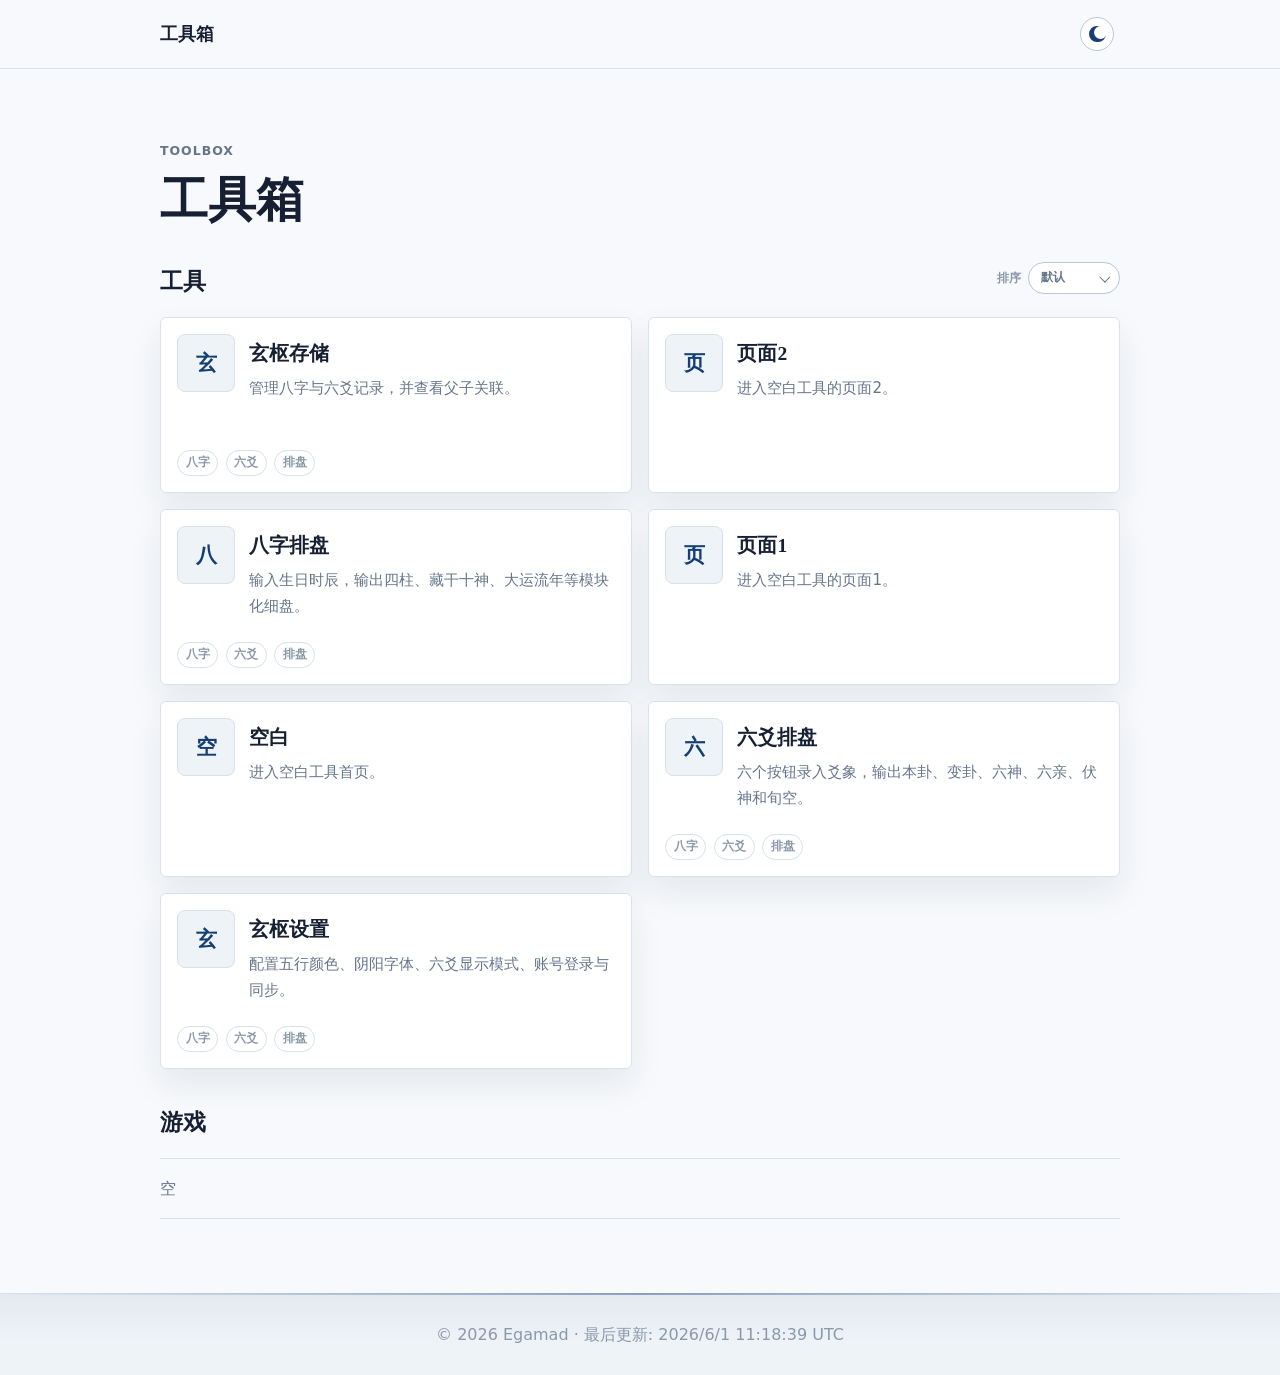
==== tools/index.html @ 99eb7aa3 "Deploy static site from yanph2003/yanph2003-site-source@e42d68d009aa520692b588f45a4c10250c3b71d7" ====
<!DOCTYPE html><html lang="zh-CN" data-layout="simple"> <head><meta charset="UTF-8"><meta name="viewport" content="width=device-width, initial-scale=1.0"><meta name="description" content="Egamad 的网页工具箱。"><meta name="generator" content="Astro v6.4.2"><meta name="site-version" content="e42d68d009aa520692b588f45a4c10250c3b71d7"><link rel="icon" type="image/png" href="/images/favicon.png?v=e42d68d009aa520692b588f45a4c10250c3b71d7"><link rel="apple-touch-icon" href="/images/favicon.png?v=e42d68d009aa520692b588f45a4c10250c3b71d7"><title>工具箱 - Egamad</title><script>(function(){const darkLabel = "切换到深色模式";
const lightLabel = "切换到浅色模式";

      (() => {
        const storageKey = "site-theme";
        const root = document.documentElement;

        const getStoredTheme = () => {
          try {
            return localStorage.getItem(storageKey);
          } catch {
            return null;
          }
        };

        const setStoredTheme = (theme) => {
          try {
            localStorage.setItem(storageKey, theme);
          } catch {}
        };

        const applyTheme = (theme) => {
          const nextTheme = theme === "dark" ? "dark" : "light";
          root.dataset.theme = nextTheme;

          document.querySelectorAll("[data-theme-toggle]").forEach((button) => {
            const isDark = nextTheme === "dark";
            button.setAttribute("aria-pressed", String(isDark));
            button.setAttribute("aria-label", isDark ? lightLabel : darkLabel);
          });
        };

        applyTheme(getStoredTheme() ?? "light");

        const bindThemeToggle = () => {
          applyTheme(getStoredTheme() ?? root.dataset.theme ?? "light");
          document.querySelectorAll("[data-theme-toggle]").forEach((button) => {
            button.addEventListener("click", () => {
              const nextTheme = root.dataset.theme === "dark" ? "light" : "dark";
              setStoredTheme(nextTheme);
              applyTheme(nextTheme);
            });
          });
        };

        if (document.readyState === "loading") {
          document.addEventListener("DOMContentLoaded", bindThemeToggle, { once: true });
        } else {
          bindThemeToggle();
        }
      })();
    })();</script><script>
      (() => {
        const root = document.documentElement;

        const setMenuOpen = (open) => {
          root.dataset.menuOpen = open ? "true" : "false";
          document.body.style.overflow = open ? "hidden" : "";

          document.querySelectorAll("[data-menu-toggle]").forEach((button) => {
            button.setAttribute("aria-expanded", String(open));
          });

          document.querySelectorAll("[data-mobile-menu]").forEach((menu) => {
            menu.setAttribute("aria-hidden", String(!open));
          });

          document.querySelectorAll("[data-menu-backdrop]").forEach((backdrop) => {
            backdrop.hidden = !open;
          });
        };

        const bindMenu = () => {
          setMenuOpen(false);

          document.querySelectorAll("[data-menu-toggle]").forEach((button) => {
            button.addEventListener("click", () => {
              setMenuOpen(root.dataset.menuOpen !== "true");
            });
          });

          document.querySelectorAll("[data-menu-close]").forEach((item) => {
            item.addEventListener("click", () => setMenuOpen(false));
          });

          document.addEventListener("keydown", (event) => {
            if (event.key === "Escape") setMenuOpen(false);
          });
        };

        if (document.readyState === "loading") {
          document.addEventListener("DOMContentLoaded", bindMenu, { once: true });
        } else {
          bindMenu();
        }
      })();
    </script><script>(function(){const siteVersion = "e42d68d009aa520692b588f45a4c10250c3b71d7";

      (() => {
        if (siteVersion === "local-dev") return;

        const versionUrl = `/site-version.json?ts=${Date.now()}`;

        fetch(versionUrl, { cache: "no-store" })
          .then((response) => (response.ok ? response.json() : null))
          .then((data) => {
            const latest = data && data.version;
            if (!latest || latest === siteVersion) return;

            const reloadKey = `site-version-reload:${latest}`;
            if (sessionStorage.getItem(reloadKey)) return;

            sessionStorage.setItem(reloadKey, "1");
            const nextUrl = new URL(window.location.href);
            nextUrl.searchParams.set("v", String(latest).slice(0, 12));
            window.location.replace(nextUrl.toString());
          })
          .catch(() => {});
      })();
    })();</script><script>
      (() => {
        const formatUpdatedTime = () => {
          const browserTimeZone = Intl.DateTimeFormat().resolvedOptions().timeZone;

          document.querySelectorAll("[data-build-timestamp]").forEach((node) => {
            const timestamp = node.getAttribute("data-build-timestamp");
            if (!timestamp) return;

            const date = new Date(timestamp);
            const pageLocale = document.documentElement.lang?.toLowerCase().startsWith("zh") ? "zh-CN" : "en-US";
            const timeZone = browserTimeZone || "Asia/Shanghai";

            try {
              const dateTime = new Intl.DateTimeFormat(pageLocale, {
                timeZone,
                year: "numeric",
                month: pageLocale === "zh-CN" ? "numeric" : "long",
                day: "numeric",
                hour: "2-digit",
                minute: "2-digit",
                second: "2-digit",
                hour12: false,
              }).format(date);
              const zoneName = new Intl.DateTimeFormat("en-US", {
                timeZone,
                timeZoneName: "short",
              }).formatToParts(date).find((part) => part.type === "timeZoneName")?.value;

              node.textContent = zoneName ? `${dateTime} ${zoneName}` : dateTime;
            } catch {}
          });
        };

        if (document.readyState === "loading") {
          document.addEventListener("DOMContentLoaded", formatUpdatedTime, { once: true });
        } else {
          formatUpdatedTime();
        }
      })();
    </script><link rel="stylesheet" href="/_astro/BaseLayout.gi9dx5BN.css"></head> <body> <div class="site-shell"> <header class="site-header"> <nav class="site-nav" aria-label="Primary navigation">  <a class="brand" href="/tools/"> <span>工具箱</span> </a>  <div class="site-controls" aria-label="站点控制">  <button class="theme-toggle" type="button" aria-label="切换深色模式" aria-pressed="false" data-theme-toggle> <span class="theme-icon" aria-hidden="true"></span> </button>  </div> </nav> </header>  <main class="main-content">  <section class="toolbox-page"> <div class="toolbox-hero"> <p class="toolbox-kicker">Toolbox</p> <h1>工具箱</h1>  </div> <div class="toolbox-categories"> <section class="toolbox-category" aria-labelledby="category-tools" data-tool-category> <div class="toolbox-category-head"> <div class="toolbox-category-title"> <h2 id="category-tools">工具</h2>  </div> <div class="tool-sort-control"> <label class="tool-sort-label" for="tool-sort-tools">排序</label> <div class="tool-sort-select-wrap"> <select class="tool-sort-select" id="tool-sort-tools" aria-label="工具排序方式" data-tool-sort-select> <option value="order">默认</option> <option value="title">名称</option> <option value="created">创建时间</option> <option value="updated">修改时间</option> </select> </div> </div> </div> <div class="tool-card-grid" data-tool-card-grid> <a class="tool-card" href="/tools/xuan-shu/" data-tool-card data-order="1" data-title="玄枢存储" data-created-time="1780295400000" data-updated-time="1780311300000"> <div class="tool-card-main"> <div class="tool-card-icon" aria-hidden="true"> <span>玄</span> </div> <div class="tool-card-copy"> <h3>玄枢存储</h3> <p>管理八字与六爻记录，并查看父子关联。</p> </div> </div> <div class="tool-tags" aria-label="标签"> <span>八字</span><span>六爻</span><span>排盘</span> </div> </a><a class="tool-card" href="/tools/blank/page-2/" data-tool-card data-order="1" data-title="页面2" data-created-time="1780152969000" data-updated-time="1780152969000"> <div class="tool-card-main"> <div class="tool-card-icon" aria-hidden="true"> <span>页</span> </div> <div class="tool-card-copy"> <h3>页面2</h3> <p>进入空白工具的页面2。</p> </div> </div>  </a><a class="tool-card" href="/tools/xuan-shu/bazi/" data-tool-card data-order="2" data-title="八字排盘" data-created-time="1780295400000" data-updated-time="1780311300000"> <div class="tool-card-main"> <div class="tool-card-icon" aria-hidden="true"> <span>八</span> </div> <div class="tool-card-copy"> <h3>八字排盘</h3> <p>输入生日时辰，输出四柱、藏干十神、大运流年等模块化细盘。</p> </div> </div> <div class="tool-tags" aria-label="标签"> <span>八字</span><span>六爻</span><span>排盘</span> </div> </a><a class="tool-card" href="/tools/blank/page-1/" data-tool-card data-order="2" data-title="页面1" data-created-time="1780152969000" data-updated-time="1780152969000"> <div class="tool-card-main"> <div class="tool-card-icon" aria-hidden="true"> <span>页</span> </div> <div class="tool-card-copy"> <h3>页面1</h3> <p>进入空白工具的页面1。</p> </div> </div>  </a><a class="tool-card" href="/tools/blank/" data-tool-card data-order="3" data-title="空白" data-created-time="1780152969000" data-updated-time="1780152969000"> <div class="tool-card-main"> <div class="tool-card-icon" aria-hidden="true"> <span>空</span> </div> <div class="tool-card-copy"> <h3>空白</h3> <p>进入空白工具首页。</p> </div> </div>  </a><a class="tool-card" href="/tools/xuan-shu/liuyao/" data-tool-card data-order="3" data-title="六爻排盘" data-created-time="1780295400000" data-updated-time="1780311300000"> <div class="tool-card-main"> <div class="tool-card-icon" aria-hidden="true"> <span>六</span> </div> <div class="tool-card-copy"> <h3>六爻排盘</h3> <p>六个按钮录入爻象，输出本卦、变卦、六神、六亲、伏神和旬空。</p> </div> </div> <div class="tool-tags" aria-label="标签"> <span>八字</span><span>六爻</span><span>排盘</span> </div> </a><a class="tool-card" href="/tools/xuan-shu/settings/" data-tool-card data-order="4" data-title="玄枢设置" data-created-time="1780295400000" data-updated-time="1780311300000"> <div class="tool-card-main"> <div class="tool-card-icon" aria-hidden="true"> <span>玄</span> </div> <div class="tool-card-copy"> <h3>玄枢设置</h3> <p>配置五行颜色、阴阳字体、六爻显示模式、账号登录与同步。</p> </div> </div> <div class="tool-tags" aria-label="标签"> <span>八字</span><span>六爻</span><span>排盘</span> </div> </a> </div> </section><section class="toolbox-category" aria-labelledby="category-games" data-tool-category> <div class="toolbox-category-head"> <div class="toolbox-category-title"> <h2 id="category-games">游戏</h2>  </div>  </div> <p class="toolbox-empty">空</p> </section> </div> </section> <script>
    (() => {
      const compareTitles = (first, second) =>
        first.localeCompare(second, "zh-CN", {
          numeric: true,
          sensitivity: "base",
        });

      document.querySelectorAll("[data-tool-category]").forEach((category) => {
        const grid = category.querySelector("[data-tool-card-grid]");
        const select = category.querySelector("[data-tool-sort-select]");

        if (!(select instanceof HTMLSelectElement)) return;

        const getCards = () => Array.from(grid?.querySelectorAll("[data-tool-card]") ?? []);

        const sortCards = (mode) => {
          if (!grid) return;

          const cards = getCards();
          if (cards.length < 2) return;

          const firstPositions = new Map(cards.map((card) => [card, card.getBoundingClientRect()]));
          const sortedCards = [...cards].sort((first, second) => {
            const firstTitle = first.dataset.title ?? "";
            const secondTitle = second.dataset.title ?? "";
            const firstOrder = Number(first.dataset.order ?? 0);
            const secondOrder = Number(second.dataset.order ?? 0);

            if (mode === "title") {
              const titleResult = compareTitles(firstTitle, secondTitle);
              if (titleResult !== 0) return titleResult;
            }

            if (mode === "created" || mode === "updated") {
              const key = mode === "created" ? "createdTime" : "updatedTime";
              const firstTime = Number(first.dataset[key] ?? 0);
              const secondTime = Number(second.dataset[key] ?? 0);
              const timeResult = firstTime - secondTime;
              if (timeResult !== 0) return timeResult;
            }

            const orderResult = firstOrder - secondOrder;
            if (orderResult !== 0) return orderResult;

            return compareTitles(firstTitle, secondTitle);
          });

          sortedCards.forEach((card) => grid.appendChild(card));

          if (window.matchMedia("(prefers-reduced-motion: reduce)").matches) return;

          sortedCards.forEach((card) => {
            const first = firstPositions.get(card);
            if (!first) return;

            const last = card.getBoundingClientRect();
            const deltaX = first.left - last.left;
            const deltaY = first.top - last.top;

            if (deltaX === 0 && deltaY === 0) return;

            card.animate(
              [
                {
                  transform: `translate(${deltaX}px, ${deltaY}px)`,
                  opacity: 0.92,
                },
                {
                  transform: "translate(0, 0)",
                  opacity: 1,
                },
              ],
              {
                duration: 280,
                easing: "cubic-bezier(0.2, 0, 0, 1)",
              },
            );
          });
        };

        select.addEventListener("change", () => {
          sortCards(select.value);
        });
      });
    })();
  </script>  </main> <footer class="site-footer site-footer-meta-only"> <div class="site-footer-inner">  <p class="footer-meta">
© 2026 Egamad · 最后更新: <span data-build-timestamp="2026-06-01T11:18:39.586Z">2026/6/1 19:18:39 GMT+8</span> </p> </div> </footer> </div> </body></html>
---- _astro/BaseLayout.gi9dx5BN.css ----
:root{color-scheme:light;--ink: #172033;--text: #2e3a4d;--muted: #66758a;--light: #8b98aa;--paper: #f7f9fc;--surface: #ffffff;--surface-soft: #eef3f8;--line: #d8e0ea;--line-strong: #b9c7d8;--blue-ink: #102a43;--blue: #153e75;--blue-soft: #1d4e89;--blue-rgb: 21, 62, 117;--accent: #8a6f2a;--button-ink: #ffffff;--header-bg: rgba(247, 249, 252, .92);--header-border: rgba(216, 224, 234, .92);--control-bg: var(--surface);--control-bg-hover: var(--surface-soft);--shadow: 0 16px 34px rgba(16, 42, 67, .08);--max-width: 960px;--header-height: 68px}:root[data-theme=dark]{color-scheme:dark;--ink: #e7edf7;--text: #c8d4e5;--muted: #9cafc5;--light: #8296ad;--paper: #061524;--surface: #0d2034;--surface-soft: #112a45;--line: #233c58;--line-strong: #365775;--blue-ink: #dcecff;--blue: #8fb9e8;--blue-soft: #b7d4f2;--blue-rgb: 143, 185, 232;--accent: #c2a85f;--button-ink: #061524;--header-bg: rgba(6, 21, 36, .92);--header-border: rgba(55, 87, 117, .6);--control-bg: var(--surface);--control-bg-hover: var(--surface-soft);--shadow: 0 18px 40px rgba(0, 0, 0, .28)}*{box-sizing:border-box}html{scroll-behavior:smooth;overflow-x:clip}body{margin:0;font-family:"Source Sans 3",Segoe UI,ui-sans-serif,system-ui,-apple-system,BlinkMacSystemFont,sans-serif;color:var(--text);background:var(--paper);line-height:1.7;overflow-x:clip;-webkit-font-smoothing:antialiased}a{color:var(--blue);text-decoration:none}a:hover{color:var(--blue-soft)}a:focus-visible,button:focus-visible{outline:3px solid rgba(var(--blue-rgb),.24);outline-offset:3px}img{display:block;max-width:100%}button,textarea{font:inherit}h1,h2,h3,p{margin-top:0}h1,h2,h3{color:var(--ink);font-family:Georgia,Times New Roman,"Noto Serif SC",serif;font-weight:600;letter-spacing:0}.site-shell{min-height:100vh;display:flex;flex-direction:column}.site-header{position:fixed;top:0;right:0;left:0;max-width:100vw;overflow:hidden;z-index:20;border-bottom:1px solid var(--header-border);background:var(--header-bg);backdrop-filter:blur(12px)}.site-nav{width:min(var(--max-width),calc(100% - 32px));min-height:var(--header-height);margin:0 auto;display:flex;align-items:center;justify-content:space-between;gap:1.2rem;overflow:visible}.brand{display:inline-flex;align-items:center;color:var(--ink);font-family:Georgia,Times New Roman,"Noto Serif SC",serif;font-size:1.12rem;font-weight:600;white-space:nowrap}.brand:hover{color:var(--blue)}.nav-links{flex:1 1 auto;min-width:0;display:flex;align-items:center;justify-content:flex-end;gap:1.2rem;overflow-x:auto;scrollbar-width:none}.nav-links::-webkit-scrollbar{display:none}.nav-links a{position:relative;color:var(--muted);font-size:.9rem;font-weight:600;white-space:nowrap}.nav-links a:after{content:"";position:absolute;right:0;bottom:-4px;left:0;height:1px;background:var(--blue);transform:scaleX(0);transform-origin:left;transition:transform .16s ease}.nav-links a:hover,.nav-links a:focus-visible{color:var(--blue)}.nav-links a:hover:after,.nav-links a:focus-visible:after{transform:scaleX(1)}.site-controls{flex:0 0 auto;box-sizing:border-box;width:max-content;display:flex;align-items:center;gap:.5rem;padding:.35rem;border:0;border-radius:999px;background:transparent}.menu-toggle,.mobile-menu,.mobile-menu-backdrop{display:none}.nav-action,.theme-toggle{width:34px;height:34px;display:inline-flex;align-items:center;justify-content:center;padding:0;border:1px solid var(--line-strong);border-radius:999px;background:var(--control-bg);color:var(--blue);font-size:.82rem;font-weight:750;line-height:1}.theme-toggle{cursor:pointer}.nav-action{font-family:"Source Sans 3",Segoe UI,ui-sans-serif,system-ui,-apple-system,BlinkMacSystemFont,sans-serif}.toolbox-action{width:34px;border-radius:8px}.toolbox-action svg{width:19px;height:19px;display:block;fill:none;stroke:currentColor;stroke-width:1.85;stroke-linecap:round;stroke-linejoin:round}.nav-action:hover,.theme-toggle:hover{border-color:var(--blue);background:var(--control-bg-hover);color:var(--blue-soft)}.theme-icon{position:relative;width:1.06rem;height:1.06rem;display:block;border:2px solid currentColor;border-radius:999px;background:currentColor}.theme-icon:after{content:"";position:absolute;top:-.08rem;right:-.18rem;width:.82rem;height:.82rem;border-radius:999px;background:var(--control-bg)}.theme-toggle:hover .theme-icon:after{background:var(--control-bg-hover)}:root[data-theme=dark] .theme-icon{background:transparent}:root[data-theme=dark] .theme-icon:after{display:none}.main-content{flex:1 0 auto;padding-top:var(--header-height)}.hero-profile,.paper-body,.timeline-copy,.markdown-body{min-width:0;overflow-wrap:anywhere}.academic-hero,.academic-section,.toolbox-page{width:min(var(--max-width),calc(100% - 32px));margin:0 auto}.academic-hero{display:grid;grid-template-columns:260px minmax(0,1fr);gap:3.5rem;align-items:start;padding:5rem 0 2.7rem;scroll-margin-top:calc(var(--header-height) + 16px)}.portrait-frame{position:relative;isolation:isolate}.portrait-frame:after{content:"";position:absolute;inset:10px -10px -10px 10px;z-index:-1;border:1.5px solid rgba(var(--blue-rgb),.35);border-radius:6px}.portrait-frame img{width:100%;aspect-ratio:3 / 4;object-fit:cover;border:1px solid var(--line-strong);border-radius:6px;background:var(--surface-soft)}.hero-profile{max-width:100%;padding-top:.25rem}.hero-location{margin-bottom:.45rem;color:var(--light);font-size:.86rem;font-weight:700;letter-spacing:.04em;text-transform:uppercase}.hero-profile h1{margin-bottom:.2rem;font-size:clamp(2.45rem,6vw,3.45rem);line-height:1.08}.hero-name-cn{margin-bottom:.55rem;color:var(--muted);font-family:Georgia,Times New Roman,"Noto Serif SC",serif;font-size:1.35rem}.hero-name-cn.reading-only{margin-bottom:.75rem}.name-reading{display:block;margin-top:.2rem;color:var(--light);font-family:"Source Sans 3",Segoe UI,ui-sans-serif,system-ui,-apple-system,BlinkMacSystemFont,sans-serif;font-size:.88rem;font-weight:600}.reading-only .name-reading{margin-top:0;font-size:1rem}.hero-affiliation{margin-bottom:.1rem;color:var(--blue);font-weight:700}.hero-title{margin-bottom:.75rem;color:var(--muted);font-size:.98rem}.hero-bio{width:100%;max-width:660px}.hero-email{display:flex;flex-wrap:wrap;gap:.5rem .65rem;align-items:center;margin-bottom:1.35rem}.hero-email>span{color:var(--muted);font-size:.9rem;font-weight:750}.email-copy{min-width:0;display:inline-flex;flex-wrap:wrap;align-items:baseline;gap:.55rem;padding:0;border:0;background:transparent;color:var(--blue);cursor:pointer;text-align:left}.email-copy:hover .email-text,.email-copy:focus-visible .email-text{color:var(--blue-soft);text-decoration:underline;text-underline-offset:3px}.email-text{overflow-wrap:anywhere;font-size:1rem;font-weight:750}.copy-status{flex:0 0 auto;color:var(--light);font-size:.82rem;font-weight:700}.profile-actions{display:flex;flex-wrap:wrap;gap:.75rem;align-items:center;margin-top:1.35rem}.button{min-height:40px;display:inline-flex;align-items:center;justify-content:center;gap:8px;padding:0 14px;border:1.5px solid var(--blue);border-radius:5px;background:var(--blue);color:var(--button-ink);font-size:.9rem;font-weight:700}.button.secondary{background:transparent;color:var(--blue)}.button:hover{border-color:var(--blue-soft);background:var(--blue-soft);color:var(--button-ink)}.button.secondary:hover{background:rgba(var(--blue-rgb),.1);color:var(--blue)}.page-divider{width:min(var(--max-width),calc(100% - 32px));height:1px;margin:0 auto;background:var(--line)}.academic-section{padding:2.45rem 0;scroll-margin-top:calc(var(--header-height) + 16px)}.section-title{display:inline-block;margin-bottom:.55rem;font-size:clamp(1.65rem,3vw,2rem);line-height:1.2}.section-title:after{content:"";display:block;width:42px;height:2px;margin-top:.35rem;border-radius:2px;background:var(--blue)}.section-subtitle{max-width:680px;margin-bottom:1.45rem;color:var(--muted);font-size:.96rem}.paper-list,.timeline-list{display:grid;gap:1.7rem}.paper-item{display:grid;grid-template-columns:150px minmax(0,1fr);gap:1.4rem}.timeline-entry{--timeline-time-column: 150px;display:grid;grid-template-columns:var(--timeline-time-column) minmax(0,1fr);gap:1.4rem}html[lang=zh-CN] .timeline-entry{--timeline-time-column: 205px}.paper-meta,.timeline-time{color:var(--light);font-size:.82rem;font-weight:700;font-variant-numeric:tabular-nums}.timeline-time{white-space:nowrap}.paper-meta{display:flex;flex-direction:column;gap:.35rem}.paper-body,.timeline-copy{padding-left:1.2rem;border-left:2px solid var(--line-strong)}.paper-body h3,.timeline-copy h3{margin-bottom:.25rem;font-size:1.14rem;line-height:1.38}.paper-advisor,.paper-status{margin-bottom:.35rem;color:var(--muted);font-size:.9rem}.paper-status{color:var(--blue);font-weight:700}.paper-links{display:flex;flex-wrap:wrap;gap:.6rem;margin-top:.75rem}.paper-links a{padding:.18rem .55rem;border:1px solid var(--line-strong);border-radius:4px;color:var(--blue);font-size:.82rem;font-weight:700}.paper-links a:hover{border-color:var(--blue);background:var(--surface-soft)}.toolbox-page{padding:4.5rem 0 3rem}.toolbox-hero{margin-bottom:2.2rem}.toolbox-kicker{color:var(--accent);font-size:.78rem;font-weight:800;letter-spacing:.08em;text-transform:uppercase}.toolbox-hero h1{margin-bottom:.45rem;font-size:clamp(2.1rem,5vw,3rem);line-height:1.1}.toolbox-hero p{max-width:680px;color:var(--muted)}.toolbox-categories{display:grid;gap:2.1rem}.toolbox-category{display:grid;gap:1rem}.toolbox-category-head h2{margin-bottom:.15rem;font-size:1.45rem}.toolbox-category-head{display:flex;align-items:flex-start;justify-content:space-between;gap:1rem}.toolbox-category-title{min-width:0}.toolbox-category-head h2:last-child{margin-bottom:0}.toolbox-category-head p,.toolbox-empty{margin-bottom:0;color:var(--muted)}.toolbox-empty{padding:1rem 0;border-top:1px solid var(--line);border-bottom:1px solid var(--line)}.tool-sort-control{flex:0 0 auto;display:inline-flex;align-items:center;gap:.45rem;color:var(--light);font-size:.78rem;font-weight:750}.tool-sort-label{white-space:nowrap}.tool-sort-select-wrap{position:relative;min-width:92px;border-radius:999px}.tool-sort-select-wrap:after{content:"";position:absolute;top:50%;right:.72rem;width:.42rem;height:.42rem;border-right:1.5px solid currentColor;border-bottom:1.5px solid currentColor;color:var(--muted);pointer-events:none;transform:translateY(-64%) rotate(45deg)}.tool-sort-select{width:100%;min-height:32px;padding:0 1.85rem 0 .78rem;border:1px solid var(--line-strong);border-radius:999px;background:var(--surface);color:var(--muted);appearance:none;cursor:pointer;font-size:.78rem;font-weight:800;line-height:1}.tool-sort-select:hover,.tool-sort-select:focus-visible{border-color:var(--blue);background:var(--surface-soft);color:var(--blue)}.tool-card-grid{display:grid;grid-template-columns:repeat(2,minmax(0,1fr));gap:1rem}.tool-card{min-height:176px;display:flex;flex-direction:column;justify-content:space-between;gap:1rem;padding:1rem;border:1px solid var(--line);border-radius:6px;background:var(--surface);box-shadow:var(--shadow);color:var(--text);transition:transform .16s ease;will-change:transform}.tool-card-main{min-width:0;display:grid;grid-template-columns:58px minmax(0,1fr);gap:.9rem;align-items:start}.tool-card-icon{width:58px;aspect-ratio:1;display:inline-flex;align-items:center;justify-content:center;overflow:hidden;border:1px solid var(--line);border-radius:8px;background:var(--surface-soft);color:var(--blue)}.tool-card-icon img{width:100%;height:100%;object-fit:contain;padding:.45rem}.tool-card-icon span{font-family:Georgia,Times New Roman,"Noto Serif SC",serif;font-size:1.3rem;font-weight:700}.tool-card-copy{min-width:0}.tool-card:hover,.tool-card:focus-visible{border-color:var(--blue);color:var(--text);transform:translateY(-1px)}.tool-card h3{margin:.2rem 0 .35rem;font-size:1.22rem}.tool-card p{margin-bottom:0;color:var(--muted);font-size:.94rem}.tool-tags{display:flex;flex-wrap:wrap;gap:.45rem}.tool-tags span{padding:.12rem .48rem;border:1px solid var(--line);border-radius:999px;color:var(--light);font-size:.76rem;font-weight:700}.timeline-copy h3{margin-bottom:.15rem}.timeline-program,.timeline-location{margin-bottom:.2rem;color:var(--blue);font-size:.93rem;font-weight:700}.timeline-location{color:var(--muted);font-weight:600}.markdown-body p{margin-bottom:.85rem}.markdown-body p:last-child,.markdown-body ul:last-child{margin-bottom:0}.markdown-body strong{color:var(--ink);font-weight:750}.markdown-body ul{margin:.7rem 0 .1rem;padding-left:1.1rem}.markdown-body li{margin:.3rem 0}.markdown-body code{padding:.05rem .25rem;border-radius:3px;background:var(--surface-soft);color:var(--blue-ink);font-size:.9em}.site-footer{flex-shrink:0;position:relative;margin-top:1.6rem;border-top:1px solid var(--line);background:linear-gradient(180deg,rgba(var(--blue-rgb),.055),transparent 58%),var(--surface-soft)}.site-footer:before{content:"";position:absolute;top:-1px;right:0;left:0;height:2px;background:linear-gradient(90deg,transparent,rgba(var(--blue-rgb),.42),transparent)}.site-footer-inner{width:min(var(--max-width),calc(100% - 32px));margin:0 auto;display:flex;align-items:center;justify-content:space-between;gap:2rem;padding:1.7rem 0}.footer-identity p,.footer-meta{margin:0}.footer-identity{min-width:0;max-width:100%}.footer-identity p{overflow-wrap:anywhere}.footer-line{display:flex;flex-wrap:wrap;gap:0 .35rem}.footer-line>*{min-width:0}.footer-line span{overflow-wrap:anywhere}.footer-identity p+p{margin-top:.35rem}.footer-identity strong{color:var(--ink)}.footer-identity p:first-child{color:var(--text)}.footer-identity p:last-child{color:var(--muted)}.footer-meta{flex:0 0 auto;color:var(--light);text-align:right;white-space:nowrap}.site-footer-meta-only .site-footer-inner{justify-content:center}.site-footer-meta-only .footer-meta{margin-right:auto;margin-left:auto;text-align:center}@media(max-width:700px),(max-width:760px)and (max-aspect-ratio:4 / 5){html[lang=en]{--header-height: 52px}html[lang=en] .site-nav{position:relative;width:min(var(--max-width),calc(100vw - 24px));display:grid;grid-template-columns:42px minmax(0,1fr) max-content;align-items:center;gap:.5rem;min-height:var(--header-height)}html[lang=en] .brand,html[lang=en] .nav-links{display:none}html[lang=en] .menu-toggle{grid-column:1;justify-self:start;width:42px;height:36px;display:inline-flex;flex-direction:column;align-items:center;justify-content:center;gap:4px;padding:0;border:0;border-radius:9px;background:transparent;color:var(--blue);cursor:pointer}html[lang=en] .menu-toggle:hover,html[lang=en] .menu-toggle:focus-visible{background:var(--control-bg-hover)}html[lang=en] .menu-toggle span{width:18px;height:2px;border-radius:999px;background:currentColor}html[lang=en] .site-controls{position:absolute;top:50%;right:0;transform:translateY(-50%);max-width:calc(100vw - 86px);padding:.24rem;gap:.28rem;overflow:visible}html[lang=en] .nav-action,html[lang=en] .theme-toggle{width:31px;height:31px}html[lang=en] .toolbox-action{width:31px;border-radius:7px}html[lang=en][data-layout=simple] .site-nav{grid-template-columns:minmax(0,1fr) max-content}html[lang=en][data-layout=simple] .brand{grid-column:1;display:inline-flex;min-width:0;overflow:hidden;text-overflow:ellipsis}html[lang=en][data-layout=simple] .site-controls{grid-column:2;justify-self:end;position:static;transform:none}html[lang=en] .mobile-menu-backdrop{position:fixed;inset:0;z-index:40;display:block;border:0;background:#0615245c;backdrop-filter:blur(2px)}html[lang=en] .mobile-menu-backdrop[hidden]{display:none}html[lang=en] .mobile-menu{position:fixed;top:0;bottom:0;left:0;z-index:41;width:min(300px,calc(100vw - 48px));display:block;padding:1.1rem;border-right:1px solid var(--header-border);background:var(--surface);transform:translate(-104%);transition:transform .18s ease}html[lang=en][data-menu-open=true] .mobile-menu{transform:translate(0)}html[lang=en] .mobile-menu-head{display:flex;align-items:center;justify-content:space-between;gap:1rem;padding-bottom:1rem;border-bottom:1px solid var(--line);color:var(--ink);font-family:Georgia,Times New Roman,"Noto Serif SC",serif;font-size:1.06rem;font-weight:600}html[lang=en] .menu-close{width:34px;height:34px;position:relative;display:inline-flex;border:1px solid var(--line-strong);border-radius:999px;background:var(--control-bg);color:var(--blue);cursor:pointer}html[lang=en] .menu-close span{position:absolute;top:50%;left:50%;width:15px;height:2px;border-radius:999px;background:currentColor}html[lang=en] .menu-close span:first-child{transform:translate(-50%,-50%) rotate(45deg)}html[lang=en] .menu-close span:last-child{transform:translate(-50%,-50%) rotate(-45deg)}html[lang=en] .mobile-menu-links{display:grid;gap:.35rem;padding-top:1rem}html[lang=en] .mobile-menu-links a{display:block;padding:.72rem .25rem;border-bottom:1px solid var(--line);color:var(--text);font-size:.98rem;font-weight:700}}@media(max-width:520px),(max-width:580px)and (max-aspect-ratio:3 / 4){html[lang=zh-CN]{--header-height: 52px}html[lang=zh-CN] .site-nav{position:relative;width:min(var(--max-width),calc(100vw - 24px));display:grid;grid-template-columns:42px minmax(0,1fr) max-content;align-items:center;gap:.5rem;min-height:var(--header-height)}html[lang=zh-CN] .brand,html[lang=zh-CN] .nav-links{display:none}html[lang=zh-CN] .menu-toggle{grid-column:1;justify-self:start;width:42px;height:36px;display:inline-flex;flex-direction:column;align-items:center;justify-content:center;gap:4px;padding:0;border:0;border-radius:9px;background:transparent;color:var(--blue);cursor:pointer}html[lang=zh-CN] .menu-toggle:hover,html[lang=zh-CN] .menu-toggle:focus-visible{background:var(--control-bg-hover)}html[lang=zh-CN] .menu-toggle span{width:18px;height:2px;border-radius:999px;background:currentColor}html[lang=zh-CN] .site-controls{position:absolute;top:50%;right:0;transform:translateY(-50%);max-width:calc(100vw - 86px);padding:.24rem;gap:.28rem;overflow:visible}html[lang=zh-CN] .nav-action,html[lang=zh-CN] .theme-toggle{width:31px;height:31px}html[lang=zh-CN] .toolbox-action{width:31px;border-radius:7px}html[lang=zh-CN][data-layout=simple] .site-nav{grid-template-columns:minmax(0,1fr) max-content}html[lang=zh-CN][data-layout=simple] .brand{grid-column:1;display:inline-flex;min-width:0;overflow:hidden;text-overflow:ellipsis}html[lang=zh-CN][data-layout=simple] .site-controls{grid-column:2;justify-self:end;position:static;transform:none}html[lang=zh-CN] .mobile-menu-backdrop{position:fixed;inset:0;z-index:40;display:block;border:0;background:#0615245c;backdrop-filter:blur(2px)}html[lang=zh-CN] .mobile-menu-backdrop[hidden]{display:none}html[lang=zh-CN] .mobile-menu{position:fixed;top:0;bottom:0;left:0;z-index:41;width:min(300px,calc(100vw - 48px));display:block;padding:1.1rem;border-right:1px solid var(--header-border);background:var(--surface);transform:translate(-104%);transition:transform .18s ease}html[lang=zh-CN][data-menu-open=true] .mobile-menu{transform:translate(0)}html[lang=zh-CN] .mobile-menu-head{display:flex;align-items:center;justify-content:space-between;gap:1rem;padding-bottom:1rem;border-bottom:1px solid var(--line);color:var(--ink);font-family:Georgia,Times New Roman,"Noto Serif SC",serif;font-size:1.06rem;font-weight:600}html[lang=zh-CN] .menu-close{width:34px;height:34px;position:relative;display:inline-flex;border:1px solid var(--line-strong);border-radius:999px;background:var(--control-bg);color:var(--blue);cursor:pointer}html[lang=zh-CN] .menu-close span{position:absolute;top:50%;left:50%;width:15px;height:2px;border-radius:999px;background:currentColor}html[lang=zh-CN] .menu-close span:first-child{transform:translate(-50%,-50%) rotate(45deg)}html[lang=zh-CN] .menu-close span:last-child{transform:translate(-50%,-50%) rotate(-45deg)}html[lang=zh-CN] .mobile-menu-links{display:grid;gap:.35rem;padding-top:1rem}html[lang=zh-CN] .mobile-menu-links a{display:block;padding:.72rem .25rem;border-bottom:1px solid var(--line);color:var(--text);font-size:.98rem;font-weight:700}}@media(max-width:820px){.site-header{position:sticky}.main-content{padding-top:0}.academic-hero{grid-template-columns:1fr;gap:2rem;justify-items:center;padding:3rem 0 2.2rem}.toolbox-page{padding:3rem 0 2.4rem}.tool-card-grid{grid-template-columns:1fr}.toolbox-category-head{align-items:flex-start;flex-direction:column}.portrait-frame{width:min(260px,calc(100vw - 52px));margin:0 auto}.hero-profile{width:100%;text-align:center}.hero-affiliation,.hero-title,.hero-name-cn{margin-right:auto;margin-left:auto}.hero-bio{margin-right:auto;margin-left:auto;text-align:left}.profile-actions,.hero-email{justify-content:center}.paper-item,.timeline-entry{grid-template-columns:1fr}.timeline-time{white-space:normal}.paper-body,.timeline-copy{padding-left:1rem}}@media(max-width:540px){.academic-hero,.academic-section{width:min(var(--max-width),calc(100% - 28px))}.academic-hero{padding-top:2.1rem}.hero-profile h1{overflow-wrap:break-word;font-size:clamp(1.85rem,9.4vw,2.25rem)}.hero-email{align-items:center;flex-direction:column;gap:.2rem}.hero-bio{width:min(100%,300px)}.email-copy{max-width:100%;align-items:center;flex-direction:column;gap:.08rem;justify-content:center;text-align:center}.email-text{max-width:100%}.profile-actions{align-items:center;flex-direction:row}.button{width:auto}.copy-status{display:block}}@media(max-width:720px){.site-footer-inner{align-items:flex-start;flex-direction:column;gap:.7rem}.footer-meta{text-align:left;white-space:normal}.footer-line{display:grid;gap:.18rem}.footer-separator{display:none}.site-footer-meta-only .site-footer-inner{align-items:center}.site-footer-meta-only .footer-meta{width:100%;text-align:center}}
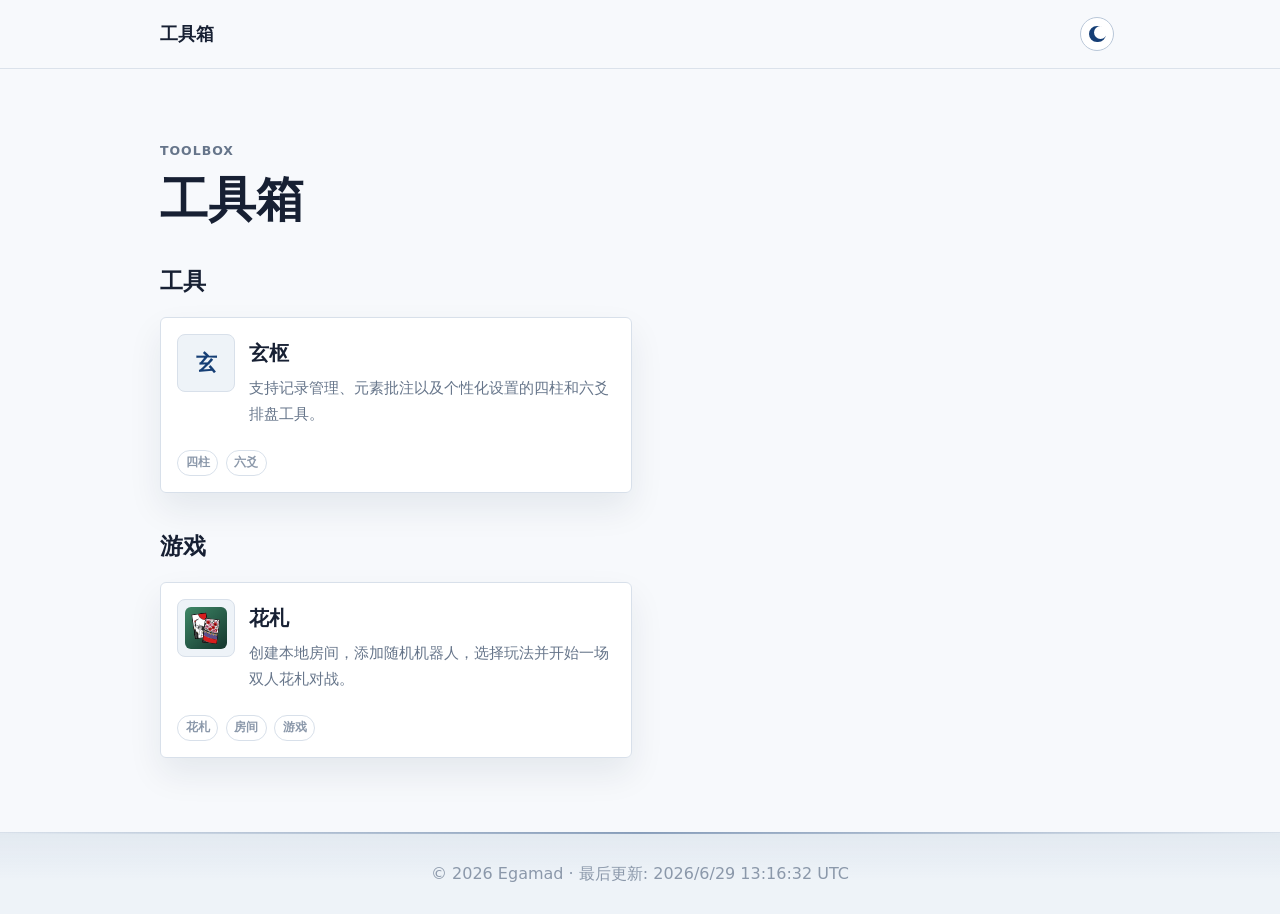
==== commit 42631a59: "Deploy static site from yanph2003/yanph2003-site-source@12054834e69eca83f6e524bc5af99f239e51ce1f" ====
--- a/tools/index.html
+++ b/tools/index.html
@@ -1,4 +1,23 @@
-<!DOCTYPE html><html lang="zh-CN" data-layout="simple"> <head><meta charset="UTF-8"><meta name="viewport" content="width=device-width, initial-scale=1.0"><meta name="description" content="Egamad 的网页工具箱。"><meta name="generator" content="Astro v6.4.2"><meta name="site-version" content="e42d68d009aa520692b588f45a4c10250c3b71d7"><link rel="icon" type="image/png" href="/images/favicon.png?v=e42d68d009aa520692b588f45a4c10250c3b71d7"><link rel="apple-touch-icon" href="/images/favicon.png?v=e42d68d009aa520692b588f45a4c10250c3b71d7"><title>工具箱 - Egamad</title><script>(function(){const darkLabel = "切换到深色模式";
+<!DOCTYPE html><html lang="zh-CN" data-layout="simple"> <head><meta charset="UTF-8"><meta name="viewport" content="width=device-width, initial-scale=1.0"><meta name="description" content="Egamad 的网页工具箱。"><meta name="generator" content="Astro v6.4.2"><meta name="site-version" content="12054834e69eca83f6e524bc5af99f239e51ce1f"><link rel="icon" type="image/png" href="/images/favicon.png?v=12054834e69eca83f6e524bc5af99f239e51ce1f"><link rel="apple-touch-icon" href="/images/favicon.png?v=12054834e69eca83f6e524bc5af99f239e51ce1f"><title>工具箱 - Egamad</title><script>
+      (() => {
+        const root = document.documentElement;
+        root.dataset.headerBooting = "true";
+
+        const clearHeaderBooting = () => {
+          window.requestAnimationFrame(() => {
+            window.requestAnimationFrame(() => {
+              delete root.dataset.headerBooting;
+            });
+          });
+        };
+
+        if (document.readyState === "loading") {
+          document.addEventListener("DOMContentLoaded", clearHeaderBooting, { once: true });
+        } else {
+          clearHeaderBooting();
+        }
+      })();
+    </script><script>(function(){const darkLabel = "切换到深色模式";
 const lightLabel = "切换到浅色模式";
 
       (() => {
@@ -19,15 +38,36 @@
           } catch {}
         };
 
-        const applyTheme = (theme) => {
+        let themeTransitionReset = 0;
+
+        const withoutThemeTransition = (callback) => {
+          root.dataset.themeChanging = "true";
+          callback();
+          window.cancelAnimationFrame(themeTransitionReset);
+          themeTransitionReset = window.requestAnimationFrame(() => {
+            themeTransitionReset = window.requestAnimationFrame(() => {
+              delete root.dataset.themeChanging;
+            });
+          });
+        };
+
+        const applyTheme = (theme, options = {}) => {
           const nextTheme = theme === "dark" ? "dark" : "light";
-          root.dataset.theme = nextTheme;
-
-          document.querySelectorAll("[data-theme-toggle]").forEach((button) => {
-            const isDark = nextTheme === "dark";
-            button.setAttribute("aria-pressed", String(isDark));
-            button.setAttribute("aria-label", isDark ? lightLabel : darkLabel);
-          });
+          const commitTheme = () => {
+            root.dataset.theme = nextTheme;
+
+            document.querySelectorAll("[data-theme-toggle]").forEach((button) => {
+              const isDark = nextTheme === "dark";
+              button.setAttribute("aria-pressed", String(isDark));
+              button.setAttribute("aria-label", isDark ? lightLabel : darkLabel);
+            });
+          };
+
+          if (options.instant) {
+            withoutThemeTransition(commitTheme);
+          } else {
+            commitTheme();
+          }
         };
 
         applyTheme(getStoredTheme() ?? "light");
@@ -38,7 +78,7 @@
             button.addEventListener("click", () => {
               const nextTheme = root.dataset.theme === "dark" ? "light" : "dark";
               setStoredTheme(nextTheme);
-              applyTheme(nextTheme);
+              applyTheme(nextTheme, { instant: true });
             });
           });
         };
@@ -94,7 +134,7 @@
           bindMenu();
         }
       })();
-    </script><script>(function(){const siteVersion = "e42d68d009aa520692b588f45a4c10250c3b71d7";
+    </script><script>(function(){const siteVersion = "12054834e69eca83f6e524bc5af99f239e51ce1f";
 
       (() => {
         if (siteVersion === "local-dev") return;
@@ -157,7 +197,7 @@
           formatUpdatedTime();
         }
       })();
-    </script><link rel="stylesheet" href="/_astro/BaseLayout.gi9dx5BN.css"></head> <body> <div class="site-shell"> <header class="site-header"> <nav class="site-nav" aria-label="Primary navigation">  <a class="brand" href="/tools/"> <span>工具箱</span> </a>  <div class="site-controls" aria-label="站点控制">  <button class="theme-toggle" type="button" aria-label="切换深色模式" aria-pressed="false" data-theme-toggle> <span class="theme-icon" aria-hidden="true"></span> </button>  </div> </nav> </header>  <main class="main-content">  <section class="toolbox-page"> <div class="toolbox-hero"> <p class="toolbox-kicker">Toolbox</p> <h1>工具箱</h1>  </div> <div class="toolbox-categories"> <section class="toolbox-category" aria-labelledby="category-tools" data-tool-category> <div class="toolbox-category-head"> <div class="toolbox-category-title"> <h2 id="category-tools">工具</h2>  </div> <div class="tool-sort-control"> <label class="tool-sort-label" for="tool-sort-tools">排序</label> <div class="tool-sort-select-wrap"> <select class="tool-sort-select" id="tool-sort-tools" aria-label="工具排序方式" data-tool-sort-select> <option value="order">默认</option> <option value="title">名称</option> <option value="created">创建时间</option> <option value="updated">修改时间</option> </select> </div> </div> </div> <div class="tool-card-grid" data-tool-card-grid> <a class="tool-card" href="/tools/xuan-shu/" data-tool-card data-order="1" data-title="玄枢存储" data-created-time="1780295400000" data-updated-time="1780311300000"> <div class="tool-card-main"> <div class="tool-card-icon" aria-hidden="true"> <span>玄</span> </div> <div class="tool-card-copy"> <h3>玄枢存储</h3> <p>管理八字与六爻记录，并查看父子关联。</p> </div> </div> <div class="tool-tags" aria-label="标签"> <span>八字</span><span>六爻</span><span>排盘</span> </div> </a><a class="tool-card" href="/tools/blank/page-2/" data-tool-card data-order="1" data-title="页面2" data-created-time="1780152969000" data-updated-time="1780152969000"> <div class="tool-card-main"> <div class="tool-card-icon" aria-hidden="true"> <span>页</span> </div> <div class="tool-card-copy"> <h3>页面2</h3> <p>进入空白工具的页面2。</p> </div> </div>  </a><a class="tool-card" href="/tools/xuan-shu/bazi/" data-tool-card data-order="2" data-title="八字排盘" data-created-time="1780295400000" data-updated-time="1780311300000"> <div class="tool-card-main"> <div class="tool-card-icon" aria-hidden="true"> <span>八</span> </div> <div class="tool-card-copy"> <h3>八字排盘</h3> <p>输入生日时辰，输出四柱、藏干十神、大运流年等模块化细盘。</p> </div> </div> <div class="tool-tags" aria-label="标签"> <span>八字</span><span>六爻</span><span>排盘</span> </div> </a><a class="tool-card" href="/tools/blank/page-1/" data-tool-card data-order="2" data-title="页面1" data-created-time="1780152969000" data-updated-time="1780152969000"> <div class="tool-card-main"> <div class="tool-card-icon" aria-hidden="true"> <span>页</span> </div> <div class="tool-card-copy"> <h3>页面1</h3> <p>进入空白工具的页面1。</p> </div> </div>  </a><a class="tool-card" href="/tools/blank/" data-tool-card data-order="3" data-title="空白" data-created-time="1780152969000" data-updated-time="1780152969000"> <div class="tool-card-main"> <div class="tool-card-icon" aria-hidden="true"> <span>空</span> </div> <div class="tool-card-copy"> <h3>空白</h3> <p>进入空白工具首页。</p> </div> </div>  </a><a class="tool-card" href="/tools/xuan-shu/liuyao/" data-tool-card data-order="3" data-title="六爻排盘" data-created-time="1780295400000" data-updated-time="1780311300000"> <div class="tool-card-main"> <div class="tool-card-icon" aria-hidden="true"> <span>六</span> </div> <div class="tool-card-copy"> <h3>六爻排盘</h3> <p>六个按钮录入爻象，输出本卦、变卦、六神、六亲、伏神和旬空。</p> </div> </div> <div class="tool-tags" aria-label="标签"> <span>八字</span><span>六爻</span><span>排盘</span> </div> </a><a class="tool-card" href="/tools/xuan-shu/settings/" data-tool-card data-order="4" data-title="玄枢设置" data-created-time="1780295400000" data-updated-time="1780311300000"> <div class="tool-card-main"> <div class="tool-card-icon" aria-hidden="true"> <span>玄</span> </div> <div class="tool-card-copy"> <h3>玄枢设置</h3> <p>配置五行颜色、阴阳字体、六爻显示模式、账号登录与同步。</p> </div> </div> <div class="tool-tags" aria-label="标签"> <span>八字</span><span>六爻</span><span>排盘</span> </div> </a> </div> </section><section class="toolbox-category" aria-labelledby="category-games" data-tool-category> <div class="toolbox-category-head"> <div class="toolbox-category-title"> <h2 id="category-games">游戏</h2>  </div>  </div> <p class="toolbox-empty">空</p> </section> </div> </section> <script>
+    </script><link rel="stylesheet" href="/_astro/BaseLayout.DNlfDnOT.css"></head> <body> <div class="site-shell"> <header class="site-header"> <nav class="site-nav" aria-label="Primary navigation">  <span class="tool-header-leading-slot" data-tool-header-leading data-empty="true">  </span> <a class="brand" href="/tools/"> <span>工具箱</span> </a>  <div class="site-controls" aria-label="站点控制"> <span class="tool-header-actions-slot" data-tool-header-actions data-empty="true">   </span>  <button class="theme-toggle" type="button" aria-label="切换深色模式" aria-pressed="false" data-theme-toggle> <span class="theme-icon" aria-hidden="true"></span> </button>   </div> </nav> </header>  <main class="main-content">  <section class="toolbox-page"> <div class="toolbox-hero"> <p class="toolbox-kicker">Toolbox</p> <h1>工具箱</h1>  </div> <div class="toolbox-categories"> <section class="toolbox-category" aria-labelledby="category-tools" data-tool-category> <div class="toolbox-category-head"> <div class="toolbox-category-title"> <h2 id="category-tools">工具</h2>  </div>  </div> <div class="tool-card-grid" data-tool-card-grid> <a class="tool-card" href="/tools/xuan-shu/" data-tool-card data-order="1" data-title="玄枢" data-created-time="1780295400000" data-updated-time="1781360958000"> <div class="tool-card-main"> <div class="tool-card-icon" aria-hidden="true"> <span>玄</span> </div> <div class="tool-card-copy"> <h3>玄枢</h3> <p>支持记录管理、元素批注以及个性化设置的四柱和六爻排盘工具。</p> </div> </div> <div class="tool-tags" aria-label="标签"> <span>四柱</span><span>六爻</span> </div> </a> </div> </section><section class="toolbox-category" aria-labelledby="category-games" data-tool-category> <div class="toolbox-category-head"> <div class="toolbox-category-title"> <h2 id="category-games">游戏</h2>  </div>  </div> <div class="tool-card-grid" data-tool-card-grid> <a class="tool-card" href="/tools/hanafuda/" data-tool-card data-order="1" data-title="花札" data-created-time="1781971200000" data-updated-time="1782737571000"> <div class="tool-card-main"> <div class="tool-card-icon" aria-hidden="true"> <img src="/_astro/icon.hpsP1I4V.svg" alt=""> </div> <div class="tool-card-copy"> <h3>花札</h3> <p>创建本地房间，添加随机机器人，选择玩法并开始一场双人花札对战。</p> </div> </div> <div class="tool-tags" aria-label="标签"> <span>花札</span><span>房间</span><span>游戏</span> </div> </a> </div> </section> </div> </section> <script>
     (() => {
       const compareTitles = (first, second) =>
         first.localeCompare(second, "zh-CN", {
@@ -165,11 +205,34 @@
           sensitivity: "base",
         });
 
+      const sortControls = Array.from(document.querySelectorAll("[data-tool-sort-control]"));
+      const closeToolSortMenus = (except) => {
+        sortControls.forEach((control) => {
+          if (control === except) return;
+          const toggle = control.querySelector("[data-tool-sort-toggle]");
+          const menu = control.querySelector("[data-tool-sort-menu]");
+          if (!(toggle instanceof HTMLButtonElement) || !(menu instanceof HTMLElement)) return;
+          menu.hidden = true;
+          toggle.setAttribute("aria-expanded", "false");
+        });
+      };
+
       document.querySelectorAll("[data-tool-category]").forEach((category) => {
         const grid = category.querySelector("[data-tool-card-grid]");
-        const select = category.querySelector("[data-tool-sort-select]");
-
-        if (!(select instanceof HTMLSelectElement)) return;
+        const sortControl = category.querySelector("[data-tool-sort-control]");
+        const sortToggle = sortControl?.querySelector("[data-tool-sort-toggle]");
+        const sortMenu = sortControl?.querySelector("[data-tool-sort-menu]");
+        const sortValue = sortControl?.querySelector("[data-tool-sort-value]");
+        const sortOptions = Array.from(sortControl?.querySelectorAll("[data-tool-sort-option]") ?? []);
+
+        if (
+          !(sortControl instanceof HTMLElement) ||
+          !(sortToggle instanceof HTMLButtonElement) ||
+          !(sortMenu instanceof HTMLElement) ||
+          !(sortValue instanceof HTMLElement)
+        ) {
+          return;
+        }
 
         const getCards = () => Array.from(grid?.querySelectorAll("[data-tool-card]") ?? []);
 
@@ -238,10 +301,41 @@
           });
         };
 
-        select.addEventListener("change", () => {
-          sortCards(select.value);
+        sortToggle.addEventListener("click", () => {
+          const shouldOpen = sortMenu.hidden;
+          closeToolSortMenus(sortControl);
+          sortMenu.hidden = !shouldOpen;
+          sortToggle.setAttribute("aria-expanded", String(shouldOpen));
+        });
+
+        sortOptions.forEach((option) => {
+          if (!(option instanceof HTMLButtonElement)) return;
+          option.addEventListener("click", () => {
+            const mode = option.dataset.toolSortOption ?? "order";
+            sortOptions.forEach((item) => {
+              if (!(item instanceof HTMLButtonElement)) return;
+              const selected = item === option;
+              item.classList.toggle("selected", selected);
+              item.setAttribute("aria-checked", String(selected));
+            });
+            sortValue.textContent = option.dataset.label ?? option.textContent ?? "默认";
+            sortCards(mode);
+            closeToolSortMenus();
+          });
         });
       });
+
+      document.addEventListener("pointerdown", (event) => {
+        const target = event.target;
+        if (target instanceof Element && target.closest("[data-tool-sort-control]")) return;
+        closeToolSortMenus();
+      });
+      document.addEventListener("keydown", (event) => {
+        if (event.key === "Escape") closeToolSortMenus();
+      });
+      window.addEventListener("scroll", () => closeToolSortMenus(), true);
+      window.addEventListener("resize", () => closeToolSortMenus());
+      window.addEventListener("dragstart", () => closeToolSortMenus(), true);
     })();
   </script>  </main> <footer class="site-footer site-footer-meta-only"> <div class="site-footer-inner">  <p class="footer-meta">
-© 2026 Egamad · 最后更新: <span data-build-timestamp="2026-06-01T11:18:39.586Z">2026/6/1 19:18:39 GMT+8</span> </p> </div> </footer> </div> </body></html>+© 2026 Egamad · 最后更新: <span data-build-timestamp="2026-06-29T13:16:32.339Z">2026/6/29 21:16:32 GMT+8</span> </p> </div> </footer> </div> </body></html>
--- a/_astro/BaseLayout.DNlfDnOT.css
+++ b/_astro/BaseLayout.DNlfDnOT.css
@@ -0,0 +1 @@
+:root{color-scheme:light;--ink: #172033;--text: #2e3a4d;--muted: #66758a;--light: #8b98aa;--paper: #f7f9fc;--surface: #ffffff;--surface-soft: #eef3f8;--line: #d8e0ea;--line-strong: #b9c7d8;--blue-ink: #102a43;--blue: #153e75;--blue-soft: #1d4e89;--blue-rgb: 21, 62, 117;--accent: #8a6f2a;--button-ink: #ffffff;--header-bg: rgba(247, 249, 252, .92);--header-border: rgba(216, 224, 234, .92);--control-bg: var(--surface);--control-bg-hover: var(--surface-soft);--shadow: 0 16px 34px rgba(16, 42, 67, .08);--max-width: 960px;--header-height: 68px}:root[data-theme=dark]{color-scheme:dark;--ink: #e7edf7;--text: #c8d4e5;--muted: #9cafc5;--light: #8296ad;--paper: #061524;--surface: #0d2034;--surface-soft: #112a45;--line: #233c58;--line-strong: #365775;--blue-ink: #dcecff;--blue: #8fb9e8;--blue-soft: #b7d4f2;--blue-rgb: 143, 185, 232;--accent: #c2a85f;--button-ink: #061524;--header-bg: rgba(6, 21, 36, .92);--header-border: rgba(55, 87, 117, .6);--control-bg: var(--surface);--control-bg-hover: var(--surface-soft);--shadow: 0 18px 40px rgba(0, 0, 0, .28)}:root[data-theme-changing=true] *,:root[data-theme-changing=true] *:before,:root[data-theme-changing=true] *:after{transition:none!important}*{box-sizing:border-box}html{scroll-behavior:smooth;overflow-x:clip}body{margin:0;font-family:"Source Sans 3",Segoe UI,ui-sans-serif,system-ui,-apple-system,BlinkMacSystemFont,sans-serif;color:var(--text);background:var(--paper);line-height:1.7;overflow-x:clip;-webkit-font-smoothing:antialiased}a{color:var(--blue);text-decoration:none}a:hover{color:var(--blue-soft)}a:focus-visible,button:focus-visible{outline:3px solid rgba(var(--blue-rgb),.24);outline-offset:3px}img{display:block;max-width:100%}button,textarea{font:inherit}h1,h2,h3,h4,p{margin-top:0}h1,h2,h3,h4{color:var(--ink);font-family:Georgia,Times New Roman,"Noto Serif SC",serif;font-weight:600;letter-spacing:0}.site-shell{min-height:100vh;display:flex;flex-direction:column}.site-header{position:fixed;top:0;right:0;left:0;max-width:100vw;overflow:hidden;z-index:20;border-bottom:1px solid var(--header-border);background:var(--header-bg);backdrop-filter:blur(12px)}.site-nav{width:min(var(--max-width),calc(100% - 32px));min-height:var(--header-height);margin:0 auto;display:flex;align-items:center;justify-content:space-between;gap:1.2rem;overflow:visible}.brand{display:inline-flex;align-items:center;color:var(--ink);font-family:Georgia,Times New Roman,"Noto Serif SC",serif;font-size:1.12rem;font-weight:600;white-space:nowrap}.brand:hover{color:var(--blue)}.tool-header-leading-slot[data-empty=true],.tool-header-actions-slot[data-empty=true],.tool-header-leading-slot:empty,.tool-header-actions-slot:empty{display:none}.tool-header-leading-slot[data-empty=false],.tool-header-actions-slot[data-empty=false]{flex:0 0 auto;display:inline-flex;align-items:center}.tool-header-actions-slot[data-hydrated=true] [data-tool-header-actions-placeholder]{display:none}.tool-header-actions-slot .xs-toolbar-save-actions,.tool-header-actions-slot .xs-topbar-record-actions,.tool-header-actions-slot .xs-topbar-settings-actions{display:inline-flex;align-items:center}.tool-header-actions-slot .xs-toolbar-save-actions{min-width:0;justify-content:flex-end;gap:.35rem}.tool-header-actions-slot .xs-topbar-record-actions,.tool-header-actions-slot .xs-topbar-settings-actions{gap:.5rem}.tool-header-actions-slot .xs-topbar-record-actions:after,.tool-header-actions-slot .xs-topbar-settings-actions:after{content:"";width:1px;height:1.28rem;flex:0 0 auto;background:var(--line-strong)}.tool-header-actions-slot .xs-toolbar-save-button{min-width:3.9rem;height:34px;display:inline-flex;align-items:center;justify-content:center;padding:0 .72rem;border:1px solid var(--line-strong);border-radius:8px;background:var(--control-bg);color:var(--blue);cursor:pointer;font:inherit;font-size:.95rem;font-weight:850;line-height:1;white-space:nowrap;transition:border-color .16s ease,background-color .16s ease,color .16s ease,transform .12s ease}.tool-header-actions-slot .xs-toolbar-button-icon{width:19px;height:19px;flex:0 0 auto;display:none;fill:currentColor;stroke:none}.tool-header-actions-slot .xs-toolbar-button-text{display:inline-flex;align-items:center;justify-content:center}.tool-header-actions-slot .xs-toolbar-save-button:not(:disabled):hover,.tool-header-actions-slot .xs-toolbar-save-button:not(:disabled):focus-visible{border-color:var(--blue);background:var(--control-bg-hover);color:var(--blue-soft)}.tool-header-actions-slot .xs-toolbar-save-button.confirm,.tool-header-actions-slot .xs-toolbar-save-button.confirm:not(:disabled):hover,.tool-header-actions-slot .xs-toolbar-save-button.confirm:not(:disabled):focus-visible,.tool-header-actions-slot .xs-toolbar-save-button.xs-save-button:not(:disabled),.tool-header-actions-slot .xs-toolbar-save-button.xs-save-button:not(:disabled):hover,.tool-header-actions-slot .xs-toolbar-save-button.xs-save-button:not(:disabled):focus-visible,.tool-header-actions-slot .xs-toolbar-save-button.active,.tool-header-actions-slot .xs-toolbar-save-button.active:not(:disabled):hover,.tool-header-actions-slot .xs-toolbar-save-button.active:not(:disabled):focus-visible{border-color:var(--blue-soft);background:var(--blue-soft);color:var(--button-ink)}.tool-header-actions-slot .xs-toolbar-save-button:active{transform:translateY(1px)}.tool-header-actions-slot .xs-toolbar-save-button:disabled{border-color:var(--line-strong);background:var(--control-bg);color:var(--light);cursor:not-allowed;transform:none}:root[data-header-booting=true] .tool-header-actions-slot .xs-toolbar-save-button{transition:none}:root[data-header-booting=true] .tool-header-actions-slot .xs-toolbar-save-button:not(:disabled):not(.active):not(.confirm):not(.xs-save-button):hover,:root[data-header-booting=true] .tool-header-actions-slot .xs-toolbar-save-button:not(:disabled):not(.active):not(.confirm):not(.xs-save-button):focus-visible{border-color:var(--line-strong);background:var(--control-bg);color:var(--blue)}@media(max-width:760px){.site-nav.has-tool-leading .tool-header-actions-slot .xs-topbar-record-actions,.site-nav.has-tool-leading .tool-header-actions-slot .xs-topbar-settings-actions{gap:.32rem}.site-nav.has-tool-leading .tool-header-actions-slot .xs-toolbar-save-actions{gap:.28rem}.site-nav.has-tool-leading .tool-header-actions-slot .xs-toolbar-save-button{width:34px;min-width:34px;height:34px;padding:0;border-radius:8px}.site-nav.has-tool-leading .tool-header-actions-slot .xs-toolbar-button-icon{display:block!important}.site-nav.has-tool-leading .tool-header-actions-slot .xs-toolbar-button-text{display:none}.site-nav.has-tool-leading .tool-header-actions-slot .xs-topbar-record-actions:after{margin-left:.04rem}.site-nav.has-tool-leading .tool-header-actions-slot .xs-topbar-settings-actions:after{margin-left:.04rem}}@media(max-width:520px){.site-nav.has-tool-leading .tool-header-actions-slot .xs-toolbar-save-button{width:31px;min-width:31px;height:31px}.site-nav.has-tool-leading .tool-header-actions-slot .xs-toolbar-button-icon{width:18px;height:18px}}.tool-header-leading-action{width:34px;height:34px;display:inline-flex;align-items:center;justify-content:center;padding:0;border:1px solid var(--line-strong);border-radius:8px;background:var(--control-bg);color:var(--blue);text-decoration:none;transition:border-color .16s ease,background-color .16s ease,color .16s ease,transform .12s ease}.tool-header-leading-action svg{width:19px;height:19px;display:block;fill:none;stroke:currentColor;stroke-width:1.9;stroke-linecap:square;stroke-linejoin:round}.tool-header-leading-action:hover,.tool-header-leading-action:focus-visible{border-color:var(--blue);background:var(--control-bg-hover);color:var(--blue-soft)}:root[data-header-booting=true] .tool-header-leading-action{transition:none}:root[data-header-booting=true] .tool-header-leading-action:hover,:root[data-header-booting=true] .tool-header-leading-action:focus-visible{border-color:var(--line-strong);background:var(--control-bg);color:var(--blue)}.tool-header-leading-action:active{transform:translateY(1px)}.site-nav.has-tool-leading{justify-content:flex-start;gap:.45rem}.site-nav.has-tool-leading .brand{min-width:0;margin-right:auto;overflow:hidden;text-overflow:ellipsis}.site-nav.has-tool-leading .site-controls{margin-left:auto}.nav-links{flex:1 1 auto;min-width:0;display:flex;align-items:center;justify-content:flex-end;gap:1.2rem;overflow-x:auto;scrollbar-width:none}.nav-links::-webkit-scrollbar{display:none}.nav-links a{position:relative;color:var(--muted);font-size:.9rem;font-weight:600;white-space:nowrap}.nav-links a:after{content:"";position:absolute;right:0;bottom:-4px;left:0;height:1px;background:var(--blue);transform:scaleX(0);transform-origin:left;transition:transform .16s ease}.nav-links a:hover,.nav-links a:focus-visible{color:var(--blue)}.nav-links a:hover:after,.nav-links a:focus-visible:after{transform:scaleX(1)}.site-controls{flex:0 0 auto;box-sizing:border-box;width:max-content;display:flex;align-items:center;gap:.5rem;padding:.35rem;border:0;border-radius:999px;background:transparent}.menu-toggle,.mobile-menu,.mobile-menu-backdrop{display:none}.nav-action,.theme-toggle{width:34px;height:34px;display:inline-flex;align-items:center;justify-content:center;padding:0;border:1px solid var(--line-strong);border-radius:999px;background:var(--control-bg);color:var(--blue);font-size:.82rem;font-weight:750;line-height:1}.visually-hidden{position:absolute;width:1px;height:1px;overflow:hidden;clip:rect(0 0 0 0);clip-path:inset(50%);white-space:nowrap}.theme-toggle{cursor:pointer}.nav-action{font-family:"Source Sans 3",Segoe UI,ui-sans-serif,system-ui,-apple-system,BlinkMacSystemFont,sans-serif}.toolbox-action,.settings-action{width:34px;border-radius:8px}.settings-action svg{width:19px;height:19px;display:block;fill:none;stroke:currentColor;stroke-width:1.75;stroke-linecap:round;stroke-linejoin:round}.toolbox-action svg{width:19px;height:19px;display:block;fill:none;stroke:currentColor;stroke-width:1.85;stroke-linecap:round;stroke-linejoin:round}.nav-action:hover,.theme-toggle:hover{border-color:var(--blue);background:var(--control-bg-hover);color:var(--blue-soft)}.theme-icon{position:relative;width:1.06rem;height:1.06rem;display:block;border:2px solid currentColor;border-radius:999px;background:currentColor}.theme-icon:after{content:"";position:absolute;top:-.08rem;right:-.18rem;width:.82rem;height:.82rem;border-radius:999px;background:var(--control-bg)}.theme-toggle:hover .theme-icon:after{background:var(--control-bg-hover)}:root[data-theme=dark] .theme-icon{background:transparent}:root[data-theme=dark] .theme-icon:after{display:none}.main-content{flex:1 0 auto;padding-top:var(--header-height)}html[data-tool-fullscreen=true],html[data-tool-fullscreen=true] body{overflow:hidden}html[data-tool-fullscreen=true] .site-header,html[data-tool-fullscreen=true] .site-footer{display:none}html[data-tool-fullscreen=true] .main-content{display:block;min-height:100vh;min-height:100dvh;padding-top:0;overflow:hidden}@supports (height: 100svh){html[data-tool-fullscreen=true] .main-content{min-height:100svh}}.hero-profile,.paper-body,.timeline-copy,.markdown-body{min-width:0;overflow-wrap:anywhere}.academic-hero,.academic-section,.toolbox-page{width:min(var(--max-width),calc(100% - 32px));margin:0 auto}.academic-hero{display:grid;grid-template-columns:260px minmax(0,1fr);gap:3.5rem;align-items:start;padding:5rem 0 2.7rem;scroll-margin-top:calc(var(--header-height) + 16px)}.portrait-frame{position:relative;isolation:isolate}.portrait-frame:after{content:"";position:absolute;inset:10px -10px -10px 10px;z-index:-1;border:1.5px solid rgba(var(--blue-rgb),.35);border-radius:6px}.portrait-frame img{width:100%;aspect-ratio:3 / 4;object-fit:cover;border:1px solid var(--line-strong);border-radius:6px;background:var(--surface-soft)}.hero-profile{max-width:100%;padding-top:.25rem}.hero-location{margin-bottom:.45rem;color:var(--light);font-size:.86rem;font-weight:700;letter-spacing:.04em;text-transform:uppercase}.hero-profile h1{margin-bottom:.2rem;font-size:clamp(2.45rem,6vw,3.45rem);line-height:1.08}.hero-name-cn{margin-bottom:.55rem;color:var(--muted);font-family:Georgia,Times New Roman,"Noto Serif SC",serif;font-size:1.35rem}.hero-name-cn.reading-only{margin-bottom:.75rem}.name-reading{display:block;margin-top:.2rem;color:var(--light);font-family:"Source Sans 3",Segoe UI,ui-sans-serif,system-ui,-apple-system,BlinkMacSystemFont,sans-serif;font-size:.88rem;font-weight:600}.reading-only .name-reading{margin-top:0;font-size:1rem}.hero-affiliation{margin-bottom:.1rem;color:var(--blue);font-weight:700}.hero-title{margin-bottom:.75rem;color:var(--muted);font-size:.98rem}.hero-bio{width:100%;max-width:660px}.hero-email{display:flex;flex-wrap:wrap;gap:.5rem .65rem;align-items:center;margin-bottom:1.35rem}.hero-email>span{color:var(--muted);font-size:.9rem;font-weight:750}.email-copy{min-width:0;display:inline-flex;flex-wrap:wrap;align-items:baseline;gap:.55rem;padding:0;border:0;background:transparent;color:var(--blue);cursor:pointer;text-align:left}.email-copy:hover .email-text,.email-copy:focus-visible .email-text{color:var(--blue-soft);text-decoration:underline;text-underline-offset:3px}.email-text{overflow-wrap:anywhere;font-size:1rem;font-weight:750}.copy-status{flex:0 0 auto;color:var(--light);font-size:.82rem;font-weight:700}.profile-actions{display:flex;flex-wrap:wrap;gap:.75rem;align-items:center;margin-top:1.35rem}.button{min-height:40px;display:inline-flex;align-items:center;justify-content:center;gap:8px;padding:0 14px;border:1.5px solid var(--blue);border-radius:5px;background:var(--blue);color:var(--button-ink);font-size:.9rem;font-weight:700}.button.secondary{background:transparent;color:var(--blue)}.button:hover{border-color:var(--blue-soft);background:var(--blue-soft);color:var(--button-ink)}.button.secondary:hover{background:rgba(var(--blue-rgb),.1);color:var(--blue)}.page-divider{width:min(var(--max-width),calc(100% - 32px));height:1px;margin:0 auto;background:var(--line)}.academic-section{padding:2.45rem 0;scroll-margin-top:calc(var(--header-height) + 16px)}.section-title{display:inline-block;margin-bottom:.55rem;font-size:clamp(1.65rem,3vw,2rem);line-height:1.2}.section-title:after{content:"";display:block;width:42px;height:2px;margin-top:.35rem;border-radius:2px;background:var(--blue)}.section-subtitle{max-width:680px;margin-bottom:1.45rem;color:var(--muted);font-size:.96rem}.research-groups{display:grid;gap:2rem}.research-group{display:grid;gap:.95rem}.research-group-title{margin:.45rem 0 0;color:var(--muted);font-family:"Source Sans 3",Segoe UI,ui-sans-serif,system-ui,-apple-system,BlinkMacSystemFont,sans-serif;font-size:1.02rem;font-weight:850;line-height:1.3}.paper-list,.timeline-list{display:grid;gap:1.7rem}.paper-item{display:block}.timeline-entry{--timeline-time-column: 150px;display:grid;grid-template-columns:var(--timeline-time-column) minmax(0,1fr);gap:1.4rem}html[lang=zh-CN] .timeline-entry{--timeline-time-column: 205px}.timeline-time{color:var(--light);font-size:.82rem;font-weight:700;font-variant-numeric:tabular-nums;white-space:nowrap}.paper-body,.timeline-copy{padding-left:1.2rem;border-left:2px solid var(--line-strong)}.paper-title,.timeline-copy h3{margin-bottom:.25rem;font-size:1.14rem;line-height:1.38}.paper-year{display:inline-block;margin-left:.35rem;color:var(--light);font-family:"Source Sans 3",Segoe UI,ui-sans-serif,system-ui,-apple-system,BlinkMacSystemFont,sans-serif;font-size:.86em;font-weight:700;white-space:nowrap}.paper-title-translation{margin-bottom:.2rem;color:var(--muted);font-size:.93rem;font-weight:600}.paper-advisor,.paper-coauthors,.paper-status{margin-bottom:.35rem;color:var(--muted);font-size:.9rem}.paper-coauthors{color:var(--text);font-style:italic;font-weight:400}.paper-coauthors-plain{font-style:normal}.paper-coauthor-name{color:var(--ink);font-weight:700}.paper-coauthors a.paper-coauthor-name{color:var(--ink);text-decoration:none;transition:color .16s ease}.paper-coauthors a.paper-coauthor-name:hover,.paper-coauthors a.paper-coauthor-name:focus-visible{color:var(--blue)}.paper-status{color:var(--blue);font-weight:400}.paper-status strong{font-weight:700}.paper-status em{font-style:italic}.paper-abstract{margin:.7rem 0 .85rem;color:var(--muted);font-size:.94rem;line-height:1.72}.paper-abstract summary{width:fit-content;color:var(--text);cursor:pointer;font-weight:700;user-select:none;-webkit-user-select:none}.paper-abstract summary strong{color:inherit;font-weight:700}.paper-abstract-translation-label{margin:.85rem 0 0;color:var(--text);font-weight:700}.paper-abstract-translation-label strong{color:inherit;font-weight:700}.paper-abstract summary:hover,.paper-abstract summary:focus-visible{color:var(--ink)}.paper-abstract p{margin-top:.65rem}.paper-links{display:flex;flex-wrap:wrap;gap:.6rem;margin-top:.75rem}.paper-links a{padding:.18rem .55rem;border:1px solid var(--line-strong);border-radius:4px;color:var(--blue);font-size:.82rem;font-weight:700}.paper-links a:hover{border-color:var(--blue);background:var(--surface-soft)}.toolbox-page{padding:4.5rem 0 3rem}.toolbox-hero{margin-bottom:2.2rem}.toolbox-kicker{color:var(--accent);font-size:.78rem;font-weight:800;letter-spacing:.08em;text-transform:uppercase}.toolbox-hero h1{margin-bottom:.45rem;font-size:clamp(2.1rem,5vw,3rem);line-height:1.1}.toolbox-hero p{max-width:680px;color:var(--muted)}.toolbox-categories{display:grid;gap:2.1rem}.toolbox-category{display:grid;gap:1rem}.toolbox-category-head h2{margin-bottom:.15rem;font-size:1.45rem}.toolbox-category-head{display:flex;align-items:flex-start;justify-content:space-between;gap:1rem}.toolbox-category-title{min-width:0}.toolbox-category-head h2:last-child{margin-bottom:0}.toolbox-category-head p,.toolbox-empty{margin-bottom:0;color:var(--muted)}.toolbox-empty{padding:1rem 0;border-top:1px solid var(--line);border-bottom:1px solid var(--line)}.tool-sort-control{flex:0 0 auto;display:inline-flex;align-items:center;gap:.45rem;color:var(--light);font-size:.78rem;font-weight:750}.tool-sort-label{white-space:nowrap}.tool-sort-menu-wrap{position:relative;width:6.2rem;border-radius:999px;z-index:10}.tool-sort-toggle{width:100%;min-height:32px;display:inline-grid;grid-template-columns:minmax(0,1fr) auto;align-items:center;gap:.36rem;padding:0 .72rem;border:1px solid var(--line-strong);border-radius:999px;background:var(--surface);color:var(--muted);cursor:pointer;font:inherit;font-size:.78rem;font-weight:800;text-align:left;transition:border-color .16s ease,background-color .16s ease,color .16s ease,transform .12s ease}.tool-sort-toggle span{min-width:0;overflow:hidden;text-overflow:ellipsis;white-space:nowrap}.tool-sort-toggle:hover,.tool-sort-toggle:focus-visible{border-color:var(--blue);background:var(--surface-soft);color:var(--blue)}.tool-sort-toggle.active,.tool-sort-toggle.active:hover,.tool-sort-toggle.active:focus-visible{border-color:var(--blue);background:var(--blue);color:var(--button-ink)}.tool-sort-toggle:active{transform:translateY(1px)}.tool-sort-chevron{width:.82rem;height:.82rem;fill:none;stroke:currentColor;stroke-linecap:square;stroke-linejoin:round;stroke-width:2.1}.tool-sort-menu{position:absolute;top:calc(100% + .36rem);left:0;min-width:100%;width:max-content;max-width:min(16rem,calc(100vw - 24px));display:grid;gap:.16rem;padding:.28rem;border:1px solid var(--line-strong);border-radius:8px;background:var(--surface);box-shadow:0 14px 36px #0f234224}.tool-sort-menu[hidden]{display:none}.tool-sort-menu button{min-height:2rem;padding:0 .68rem;border:1px solid transparent;border-radius:6px;background:transparent;color:var(--muted);cursor:pointer;font:inherit;font-size:.78rem;font-weight:800;text-align:left;white-space:nowrap}.tool-sort-menu button:hover,.tool-sort-menu button:focus-visible,.tool-sort-menu button.selected{border-color:color-mix(in srgb,var(--blue) 32%,transparent);background:var(--surface-soft);color:var(--blue)}.tool-card-grid{display:grid;grid-template-columns:repeat(2,minmax(0,1fr));gap:1rem}.tool-card{min-height:176px;display:flex;flex-direction:column;justify-content:space-between;gap:1rem;padding:1rem;border:1px solid var(--line);border-radius:6px;background:var(--surface);box-shadow:var(--shadow);color:var(--text);transition:transform .16s ease;will-change:transform}.tool-card-main{min-width:0;display:grid;grid-template-columns:58px minmax(0,1fr);gap:.9rem;align-items:start}.tool-card-icon{width:58px;aspect-ratio:1;display:inline-flex;align-items:center;justify-content:center;overflow:hidden;border:1px solid var(--line);border-radius:8px;background:var(--surface-soft);color:var(--blue)}.tool-card-icon img{width:100%;height:100%;object-fit:contain;padding:.45rem}.tool-card-icon span{font-family:Georgia,Times New Roman,"Noto Serif SC",serif;font-size:1.3rem;font-weight:700}.tool-card-copy{min-width:0}.tool-card:hover,.tool-card:focus-visible{border-color:var(--blue);color:var(--text);transform:translateY(-1px)}.tool-card h3{margin:.2rem 0 .35rem;font-size:1.22rem}.tool-card p{margin-bottom:0;color:var(--muted);font-size:.94rem}.tool-tags{display:flex;flex-wrap:wrap;gap:.45rem}.tool-tags span{padding:.12rem .48rem;border:1px solid var(--line);border-radius:999px;color:var(--light);font-size:.76rem;font-weight:700}.timeline-copy h3{margin-bottom:.15rem}.timeline-program,.timeline-location{margin-bottom:.2rem;color:var(--blue);font-size:.93rem;font-weight:700}.timeline-location{color:var(--muted);font-weight:600}.markdown-body p{margin-bottom:.85rem}.markdown-body p:last-child,.markdown-body ul:last-child{margin-bottom:0}.markdown-body strong{color:var(--ink);font-weight:750}.markdown-body ul{margin:.7rem 0 .1rem;padding-left:1.1rem}.markdown-body li{margin:.3rem 0}.markdown-body code{padding:.05rem .25rem;border-radius:3px;background:var(--surface-soft);color:var(--blue-ink);font-size:.9em}.site-footer{flex-shrink:0;position:relative;margin-top:1.6rem;border-top:1px solid var(--line);background:linear-gradient(180deg,rgba(var(--blue-rgb),.055),transparent 58%),var(--surface-soft)}.site-footer:before{content:"";position:absolute;top:-1px;right:0;left:0;height:2px;background:linear-gradient(90deg,transparent,rgba(var(--blue-rgb),.42),transparent)}.site-footer-inner{width:min(var(--max-width),calc(100% - 32px));margin:0 auto;display:flex;align-items:center;justify-content:space-between;gap:2rem;padding:1.7rem 0}.footer-identity p,.footer-meta{margin:0}.footer-identity{min-width:0;max-width:100%}.footer-identity p{overflow-wrap:anywhere}.footer-line{display:flex;flex-wrap:wrap;gap:0 .35rem}.footer-line>*{min-width:0}.footer-line span{overflow-wrap:anywhere}.footer-identity p+p{margin-top:.35rem}.footer-identity strong{color:var(--ink)}.footer-identity p:first-child{color:var(--text)}.footer-identity p:last-child{color:var(--muted)}.footer-meta{flex:0 0 auto;color:var(--light);text-align:right;white-space:nowrap}.site-footer-meta-only .site-footer-inner{justify-content:center}.site-footer-meta-only .footer-meta{margin-right:auto;margin-left:auto;text-align:center}@media(max-width:700px),(max-width:760px)and (max-aspect-ratio:4 / 5){html[lang=en]{--header-height: 52px}html[lang=en] .site-nav{position:relative;width:min(var(--max-width),calc(100vw - 24px));display:grid;grid-template-columns:42px minmax(0,1fr) max-content;align-items:center;gap:.5rem;min-height:var(--header-height)}html[lang=en] .brand,html[lang=en] .nav-links{display:none}html[lang=en] .menu-toggle{grid-column:1;justify-self:start;width:42px;height:36px;display:inline-flex;flex-direction:column;align-items:center;justify-content:center;gap:4px;padding:0;border:0;border-radius:9px;background:transparent;color:var(--blue);cursor:pointer}html[lang=en] .menu-toggle:hover,html[lang=en] .menu-toggle:focus-visible{background:var(--control-bg-hover)}html[lang=en] .menu-toggle span{width:18px;height:2px;border-radius:999px;background:currentColor}html[lang=en] .site-controls{position:absolute;top:50%;right:0;transform:translateY(-50%);max-width:calc(100vw - 86px);padding:.24rem;gap:.28rem;overflow:visible}html[lang=en] .nav-action,html[lang=en] .theme-toggle{width:31px;height:31px}html[lang=en] .toolbox-action{width:31px;border-radius:7px}html[lang=en][data-layout=simple] .site-nav{grid-template-columns:minmax(0,1fr) max-content}html[lang=en][data-layout=simple] .brand{grid-column:1;display:inline-flex;min-width:0;overflow:hidden;text-overflow:ellipsis}html[lang=en][data-layout=simple] .site-controls{grid-column:2;justify-self:end;position:static;transform:none}html[lang=en][data-layout=simple] .site-nav.has-tool-leading{grid-template-columns:max-content minmax(0,1fr) max-content;gap:.38rem}html[lang=en][data-layout=simple] .site-nav.has-tool-leading .tool-header-leading-slot{grid-column:1}html[lang=en][data-layout=simple] .site-nav.has-tool-leading .brand{grid-column:2;margin-right:0}html[lang=en][data-layout=simple] .site-nav.has-tool-leading .site-controls{grid-column:3}html[lang=en] .mobile-menu-backdrop{position:fixed;inset:0;z-index:40;display:block;border:0;background:#0615245c;backdrop-filter:blur(2px)}html[lang=en] .mobile-menu-backdrop[hidden]{display:none}html[lang=en] .mobile-menu{position:fixed;top:0;bottom:0;left:0;z-index:41;width:min(300px,calc(100vw - 48px));display:block;padding:1.1rem;border-right:1px solid var(--header-border);background:var(--surface);transform:translate(-104%);transition:transform .18s ease}html[lang=en][data-menu-open=true] .mobile-menu{transform:translate(0)}html[lang=en] .mobile-menu-head{display:flex;align-items:center;justify-content:space-between;gap:1rem;padding-bottom:1rem;border-bottom:1px solid var(--line);color:var(--ink);font-family:Georgia,Times New Roman,"Noto Serif SC",serif;font-size:1.06rem;font-weight:600}html[lang=en] .menu-close{width:34px;height:34px;position:relative;display:inline-flex;border:1px solid var(--line-strong);border-radius:999px;background:var(--control-bg);color:var(--blue);cursor:pointer}html[lang=en] .menu-close span{position:absolute;top:50%;left:50%;width:15px;height:2px;border-radius:999px;background:currentColor}html[lang=en] .menu-close span:first-child{transform:translate(-50%,-50%) rotate(45deg)}html[lang=en] .menu-close span:last-child{transform:translate(-50%,-50%) rotate(-45deg)}html[lang=en] .mobile-menu-links{display:grid;gap:.35rem;padding-top:1rem}html[lang=en] .mobile-menu-links a{display:block;padding:.72rem .25rem;border-bottom:1px solid var(--line);color:var(--text);font-size:.98rem;font-weight:700}}@media(max-width:520px),(max-width:580px)and (max-aspect-ratio:3 / 4){html[lang=zh-CN]{--header-height: 52px}html[lang=zh-CN] .site-nav{position:relative;width:min(var(--max-width),calc(100vw - 24px));display:grid;grid-template-columns:42px minmax(0,1fr) max-content;align-items:center;gap:.5rem;min-height:var(--header-height)}html[lang=zh-CN] .brand,html[lang=zh-CN] .nav-links{display:none}html[lang=zh-CN] .menu-toggle{grid-column:1;justify-self:start;width:42px;height:36px;display:inline-flex;flex-direction:column;align-items:center;justify-content:center;gap:4px;padding:0;border:0;border-radius:9px;background:transparent;color:var(--blue);cursor:pointer}html[lang=zh-CN] .menu-toggle:hover,html[lang=zh-CN] .menu-toggle:focus-visible{background:var(--control-bg-hover)}html[lang=zh-CN] .menu-toggle span{width:18px;height:2px;border-radius:999px;background:currentColor}html[lang=zh-CN] .site-controls{position:absolute;top:50%;right:0;transform:translateY(-50%);max-width:calc(100vw - 86px);padding:.24rem;gap:.28rem;overflow:visible}html[lang=zh-CN] .nav-action,html[lang=zh-CN] .theme-toggle{width:31px;height:31px}html[lang=zh-CN] .toolbox-action,html[lang=zh-CN] .settings-action{width:31px;border-radius:7px}html[lang=zh-CN][data-layout=simple] .site-nav{grid-template-columns:minmax(0,1fr) max-content}html[lang=zh-CN][data-layout=simple] .brand{grid-column:1;display:inline-flex;min-width:0;overflow:hidden;text-overflow:ellipsis}html[lang=zh-CN][data-layout=simple] .site-controls{grid-column:2;justify-self:end;position:static;transform:none}html[lang=zh-CN][data-layout=simple] .site-nav.has-tool-leading{grid-template-columns:max-content minmax(0,1fr) max-content;gap:.38rem}html[lang=zh-CN][data-layout=simple] .site-nav.has-tool-leading .tool-header-leading-slot{grid-column:1}html[lang=zh-CN][data-layout=simple] .site-nav.has-tool-leading .brand{grid-column:2;margin-right:0}html[lang=zh-CN][data-layout=simple] .site-nav.has-tool-leading .site-controls{grid-column:3}html[lang=zh-CN] .mobile-menu-backdrop{position:fixed;inset:0;z-index:40;display:block;border:0;background:#0615245c;backdrop-filter:blur(2px)}html[lang=zh-CN] .mobile-menu-backdrop[hidden]{display:none}html[lang=zh-CN] .mobile-menu{position:fixed;top:0;bottom:0;left:0;z-index:41;width:min(300px,calc(100vw - 48px));display:block;padding:1.1rem;border-right:1px solid var(--header-border);background:var(--surface);transform:translate(-104%);transition:transform .18s ease}html[lang=zh-CN][data-menu-open=true] .mobile-menu{transform:translate(0)}html[lang=zh-CN] .mobile-menu-head{display:flex;align-items:center;justify-content:space-between;gap:1rem;padding-bottom:1rem;border-bottom:1px solid var(--line);color:var(--ink);font-family:Georgia,Times New Roman,"Noto Serif SC",serif;font-size:1.06rem;font-weight:600}html[lang=zh-CN] .menu-close{width:34px;height:34px;position:relative;display:inline-flex;border:1px solid var(--line-strong);border-radius:999px;background:var(--control-bg);color:var(--blue);cursor:pointer}html[lang=zh-CN] .menu-close span{position:absolute;top:50%;left:50%;width:15px;height:2px;border-radius:999px;background:currentColor}html[lang=zh-CN] .menu-close span:first-child{transform:translate(-50%,-50%) rotate(45deg)}html[lang=zh-CN] .menu-close span:last-child{transform:translate(-50%,-50%) rotate(-45deg)}html[lang=zh-CN] .mobile-menu-links{display:grid;gap:.35rem;padding-top:1rem}html[lang=zh-CN] .mobile-menu-links a{display:block;padding:.72rem .25rem;border-bottom:1px solid var(--line);color:var(--text);font-size:.98rem;font-weight:700}}@media(max-width:820px){.site-header{position:sticky}.main-content{padding-top:0}.academic-hero{grid-template-columns:1fr;gap:2rem;justify-items:center;padding:3rem 0 2.2rem}.toolbox-page{padding:3rem 0 2.4rem}.tool-card-grid{grid-template-columns:1fr}.toolbox-category-head{align-items:flex-start;flex-direction:column}.portrait-frame{width:min(260px,calc(100vw - 52px));margin:0 auto}.hero-profile{width:100%;text-align:center}.hero-affiliation,.hero-title,.hero-name-cn{margin-right:auto;margin-left:auto}.hero-bio{margin-right:auto;margin-left:auto;text-align:left}.profile-actions,.hero-email{justify-content:center}.research-groups{gap:1.65rem}.research-group{gap:.85rem}.timeline-entry{grid-template-columns:1fr}.timeline-time{white-space:normal}.paper-body,.timeline-copy{padding-left:1rem}}@media(max-width:540px){.academic-hero,.academic-section{width:min(var(--max-width),calc(100% - 28px))}.academic-hero{padding-top:2.1rem}.hero-profile h1{overflow-wrap:break-word;font-size:clamp(1.85rem,9.4vw,2.25rem)}.hero-email{align-items:center;flex-direction:column;gap:.2rem}.hero-bio{width:min(100%,300px)}.email-copy{max-width:100%;align-items:center;flex-direction:column;gap:.08rem;justify-content:center;text-align:center}.email-text{max-width:100%}.profile-actions{align-items:center;flex-direction:row}.button{width:auto}.copy-status{display:block}}@media(max-width:720px){.site-footer-inner{align-items:flex-start;flex-direction:column;gap:.7rem}.footer-meta{text-align:left;white-space:normal}.footer-line{display:grid;gap:.18rem}.footer-separator{display:none}.site-footer-meta-only .site-footer-inner{align-items:center}.site-footer-meta-only .footer-meta{width:100%;text-align:center}}
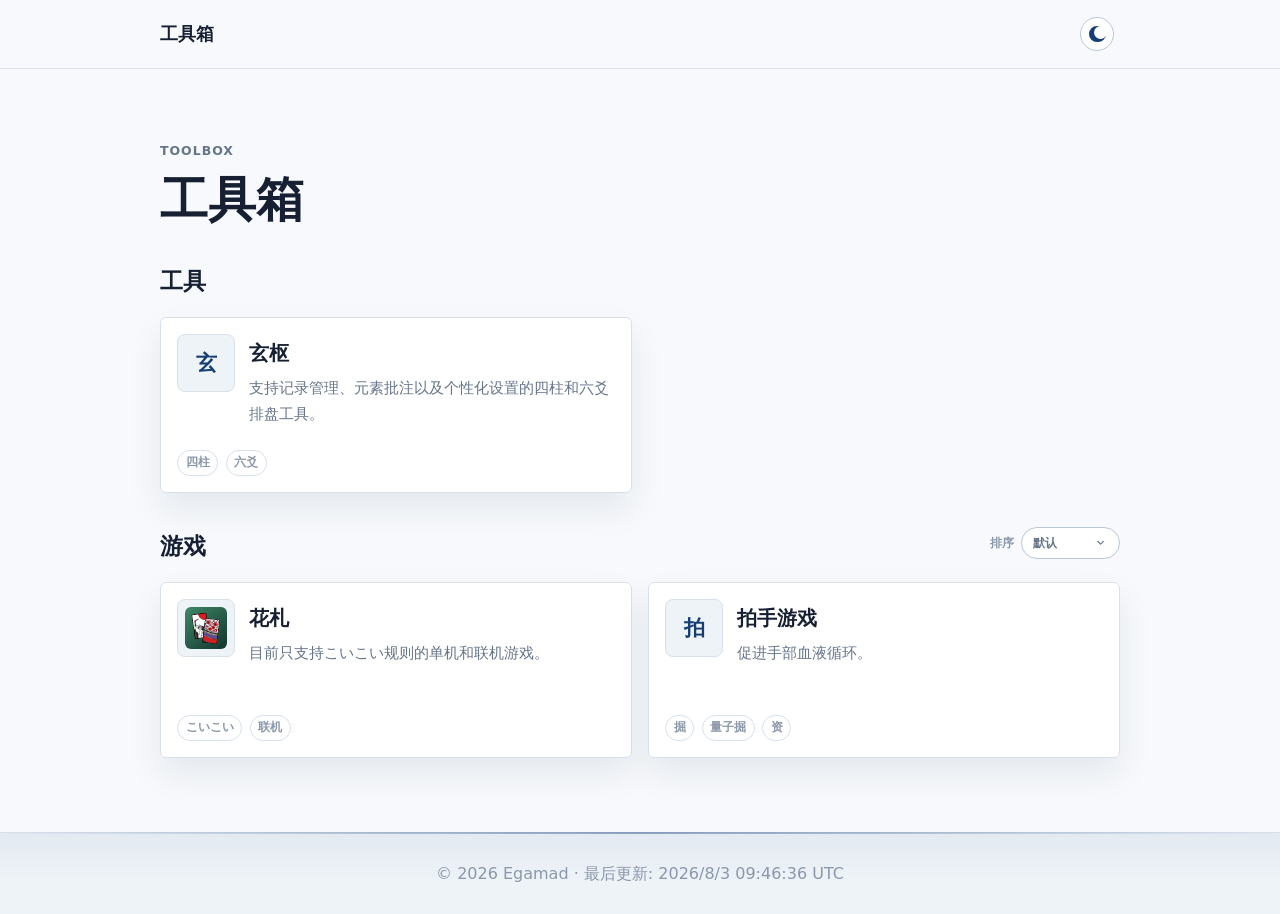
==== commit de4789e7: "Deploy static site from yanph2003/yanph2003-site-source@58f1edc60427f2166568a3724cea32cec1711e36" ====
--- a/tools/index.html
+++ b/tools/index.html
@@ -1,4 +1,4 @@
-<!DOCTYPE html><html lang="zh-CN" data-layout="simple"> <head><meta charset="UTF-8"><meta name="viewport" content="width=device-width, initial-scale=1.0"><meta name="description" content="Egamad 的网页工具箱。"><meta name="generator" content="Astro v6.4.2"><meta name="site-version" content="12054834e69eca83f6e524bc5af99f239e51ce1f"><link rel="icon" type="image/png" href="/images/favicon.png?v=12054834e69eca83f6e524bc5af99f239e51ce1f"><link rel="apple-touch-icon" href="/images/favicon.png?v=12054834e69eca83f6e524bc5af99f239e51ce1f"><title>工具箱 - Egamad</title><script>
+<!DOCTYPE html><html lang="zh-CN" data-layout="simple"> <head><meta charset="UTF-8"><meta name="viewport" content="width=device-width, initial-scale=1.0"><meta name="description" content="Egamad 的网页工具箱。"><meta name="generator" content="Astro v6.4.2"><meta name="site-version" content="58f1edc60427f2166568a3724cea32cec1711e36"><link rel="icon" type="image/png" href="/images/favicon.png?v=58f1edc60427f2166568a3724cea32cec1711e36"><link rel="apple-touch-icon" href="/images/favicon.png?v=58f1edc60427f2166568a3724cea32cec1711e36"><title>工具箱 - Egamad</title><script>
       (() => {
         const root = document.documentElement;
         root.dataset.headerBooting = "true";
@@ -134,7 +134,7 @@
           bindMenu();
         }
       })();
-    </script><script>(function(){const siteVersion = "12054834e69eca83f6e524bc5af99f239e51ce1f";
+    </script><script>(function(){const siteVersion = "58f1edc60427f2166568a3724cea32cec1711e36";
 
       (() => {
         if (siteVersion === "local-dev") return;
@@ -197,7 +197,7 @@
           formatUpdatedTime();
         }
       })();
-    </script><link rel="stylesheet" href="/_astro/BaseLayout.DNlfDnOT.css"></head> <body> <div class="site-shell"> <header class="site-header"> <nav class="site-nav" aria-label="Primary navigation">  <span class="tool-header-leading-slot" data-tool-header-leading data-empty="true">  </span> <a class="brand" href="/tools/"> <span>工具箱</span> </a>  <div class="site-controls" aria-label="站点控制"> <span class="tool-header-actions-slot" data-tool-header-actions data-empty="true">   </span>  <button class="theme-toggle" type="button" aria-label="切换深色模式" aria-pressed="false" data-theme-toggle> <span class="theme-icon" aria-hidden="true"></span> </button>   </div> </nav> </header>  <main class="main-content">  <section class="toolbox-page"> <div class="toolbox-hero"> <p class="toolbox-kicker">Toolbox</p> <h1>工具箱</h1>  </div> <div class="toolbox-categories"> <section class="toolbox-category" aria-labelledby="category-tools" data-tool-category> <div class="toolbox-category-head"> <div class="toolbox-category-title"> <h2 id="category-tools">工具</h2>  </div>  </div> <div class="tool-card-grid" data-tool-card-grid> <a class="tool-card" href="/tools/xuan-shu/" data-tool-card data-order="1" data-title="玄枢" data-created-time="1780295400000" data-updated-time="1781360958000"> <div class="tool-card-main"> <div class="tool-card-icon" aria-hidden="true"> <span>玄</span> </div> <div class="tool-card-copy"> <h3>玄枢</h3> <p>支持记录管理、元素批注以及个性化设置的四柱和六爻排盘工具。</p> </div> </div> <div class="tool-tags" aria-label="标签"> <span>四柱</span><span>六爻</span> </div> </a> </div> </section><section class="toolbox-category" aria-labelledby="category-games" data-tool-category> <div class="toolbox-category-head"> <div class="toolbox-category-title"> <h2 id="category-games">游戏</h2>  </div>  </div> <div class="tool-card-grid" data-tool-card-grid> <a class="tool-card" href="/tools/hanafuda/" data-tool-card data-order="1" data-title="花札" data-created-time="1781971200000" data-updated-time="1782737571000"> <div class="tool-card-main"> <div class="tool-card-icon" aria-hidden="true"> <img src="/_astro/icon.hpsP1I4V.svg" alt=""> </div> <div class="tool-card-copy"> <h3>花札</h3> <p>创建本地房间，添加随机机器人，选择玩法并开始一场双人花札对战。</p> </div> </div> <div class="tool-tags" aria-label="标签"> <span>花札</span><span>房间</span><span>游戏</span> </div> </a> </div> </section> </div> </section> <script>
+    </script><link rel="stylesheet" href="/_astro/BaseLayout.DNlfDnOT.css"></head> <body> <div class="site-shell"> <header class="site-header"> <nav class="site-nav" aria-label="Primary navigation">  <span class="tool-header-leading-slot" data-tool-header-leading data-empty="true">  </span> <a class="brand" href="/tools/"> <span>工具箱</span> </a>  <div class="site-controls" aria-label="站点控制"> <span class="tool-header-actions-slot" data-tool-header-actions data-empty="true">   </span>  <button class="theme-toggle" type="button" aria-label="切换深色模式" aria-pressed="false" data-theme-toggle> <span class="theme-icon" aria-hidden="true"></span> </button>   </div> </nav> </header>  <main class="main-content">  <section class="toolbox-page"> <div class="toolbox-hero"> <p class="toolbox-kicker">Toolbox</p> <h1>工具箱</h1>  </div> <div class="toolbox-categories"> <section class="toolbox-category" aria-labelledby="category-tools" data-tool-category> <div class="toolbox-category-head"> <div class="toolbox-category-title"> <h2 id="category-tools">工具</h2>  </div>  </div> <div class="tool-card-grid" data-tool-card-grid> <a class="tool-card" href="/tools/xuan-shu/" data-tool-card data-order="1" data-title="玄枢" data-created-time="1780295400000" data-updated-time="1781360958000"> <div class="tool-card-main"> <div class="tool-card-icon" aria-hidden="true"> <span>玄</span> </div> <div class="tool-card-copy"> <h3>玄枢</h3> <p>支持记录管理、元素批注以及个性化设置的四柱和六爻排盘工具。</p> </div> </div> <div class="tool-tags" aria-label="标签"> <span>四柱</span><span>六爻</span> </div> </a> </div> </section><section class="toolbox-category" aria-labelledby="category-games" data-tool-category> <div class="toolbox-category-head"> <div class="toolbox-category-title"> <h2 id="category-games">游戏</h2>  </div> <div class="tool-sort-control" data-tool-sort-control> <span class="tool-sort-label" id="tool-sort-label-games">排序</span> <div class="tool-sort-menu-wrap"> <button class="tool-sort-toggle" type="button" aria-labelledby="tool-sort-label-games tool-sort-value-games" aria-expanded="false" aria-haspopup="menu" data-tool-sort-toggle> <span id="tool-sort-value-games" data-tool-sort-value>默认</span> <svg class="tool-sort-chevron" viewBox="0 0 24 24" aria-hidden="true"> <path d="M7 10l5 5 5-5"></path> </svg> </button> <div class="tool-sort-menu" role="menu" aria-label="游戏排序方式" hidden data-tool-sort-menu> <button class="selected" type="button" role="menuitemradio" aria-checked="true" data-tool-sort-option="order" data-label="默认">默认</button> <button type="button" role="menuitemradio" aria-checked="false" data-tool-sort-option="title" data-label="名称">名称</button> <button type="button" role="menuitemradio" aria-checked="false" data-tool-sort-option="created" data-label="创建时间">创建时间</button> <button type="button" role="menuitemradio" aria-checked="false" data-tool-sort-option="updated" data-label="修改时间">修改时间</button> </div> </div> </div> </div> <div class="tool-card-grid" data-tool-card-grid> <a class="tool-card" href="/tools/hanafuda/" data-tool-card data-order="1" data-title="花札" data-created-time="1781971200000" data-updated-time="1783252926000"> <div class="tool-card-main"> <div class="tool-card-icon" aria-hidden="true"> <img src="/_astro/icon.hpsP1I4V.svg" alt=""> </div> <div class="tool-card-copy"> <h3>花札</h3> <p>目前只支持こいこい规则的单机和联机游戏。</p> </div> </div> <div class="tool-tags" aria-label="标签"> <span>こいこい</span><span>联机</span> </div> </a><a class="tool-card" href="https://clapgame.github.io/" data-tool-card data-order="2" data-title="拍手游戏" data-created-time="1783330711000" data-updated-time="1783699463000"> <div class="tool-card-main"> <div class="tool-card-icon" aria-hidden="true"> <span>拍</span> </div> <div class="tool-card-copy"> <h3>拍手游戏</h3> <p>促进手部血液循环。</p> </div> </div> <div class="tool-tags" aria-label="标签"> <span>掘</span><span>量子掘</span><span>资</span> </div> </a> </div> </section> </div> </section> <script>
     (() => {
       const compareTitles = (first, second) =>
         first.localeCompare(second, "zh-CN", {
@@ -338,4 +338,4 @@
       window.addEventListener("dragstart", () => closeToolSortMenus(), true);
     })();
   </script>  </main> <footer class="site-footer site-footer-meta-only"> <div class="site-footer-inner">  <p class="footer-meta">
-© 2026 Egamad · 最后更新: <span data-build-timestamp="2026-06-29T13:16:32.339Z">2026/6/29 21:16:32 GMT+8</span> </p> </div> </footer> </div> </body></html>+© 2026 Egamad · 最后更新: <span data-build-timestamp="2026-08-03T09:46:36.203Z">2026/8/3 17:46:36 GMT+8</span> </p> </div> </footer> </div> </body></html>
